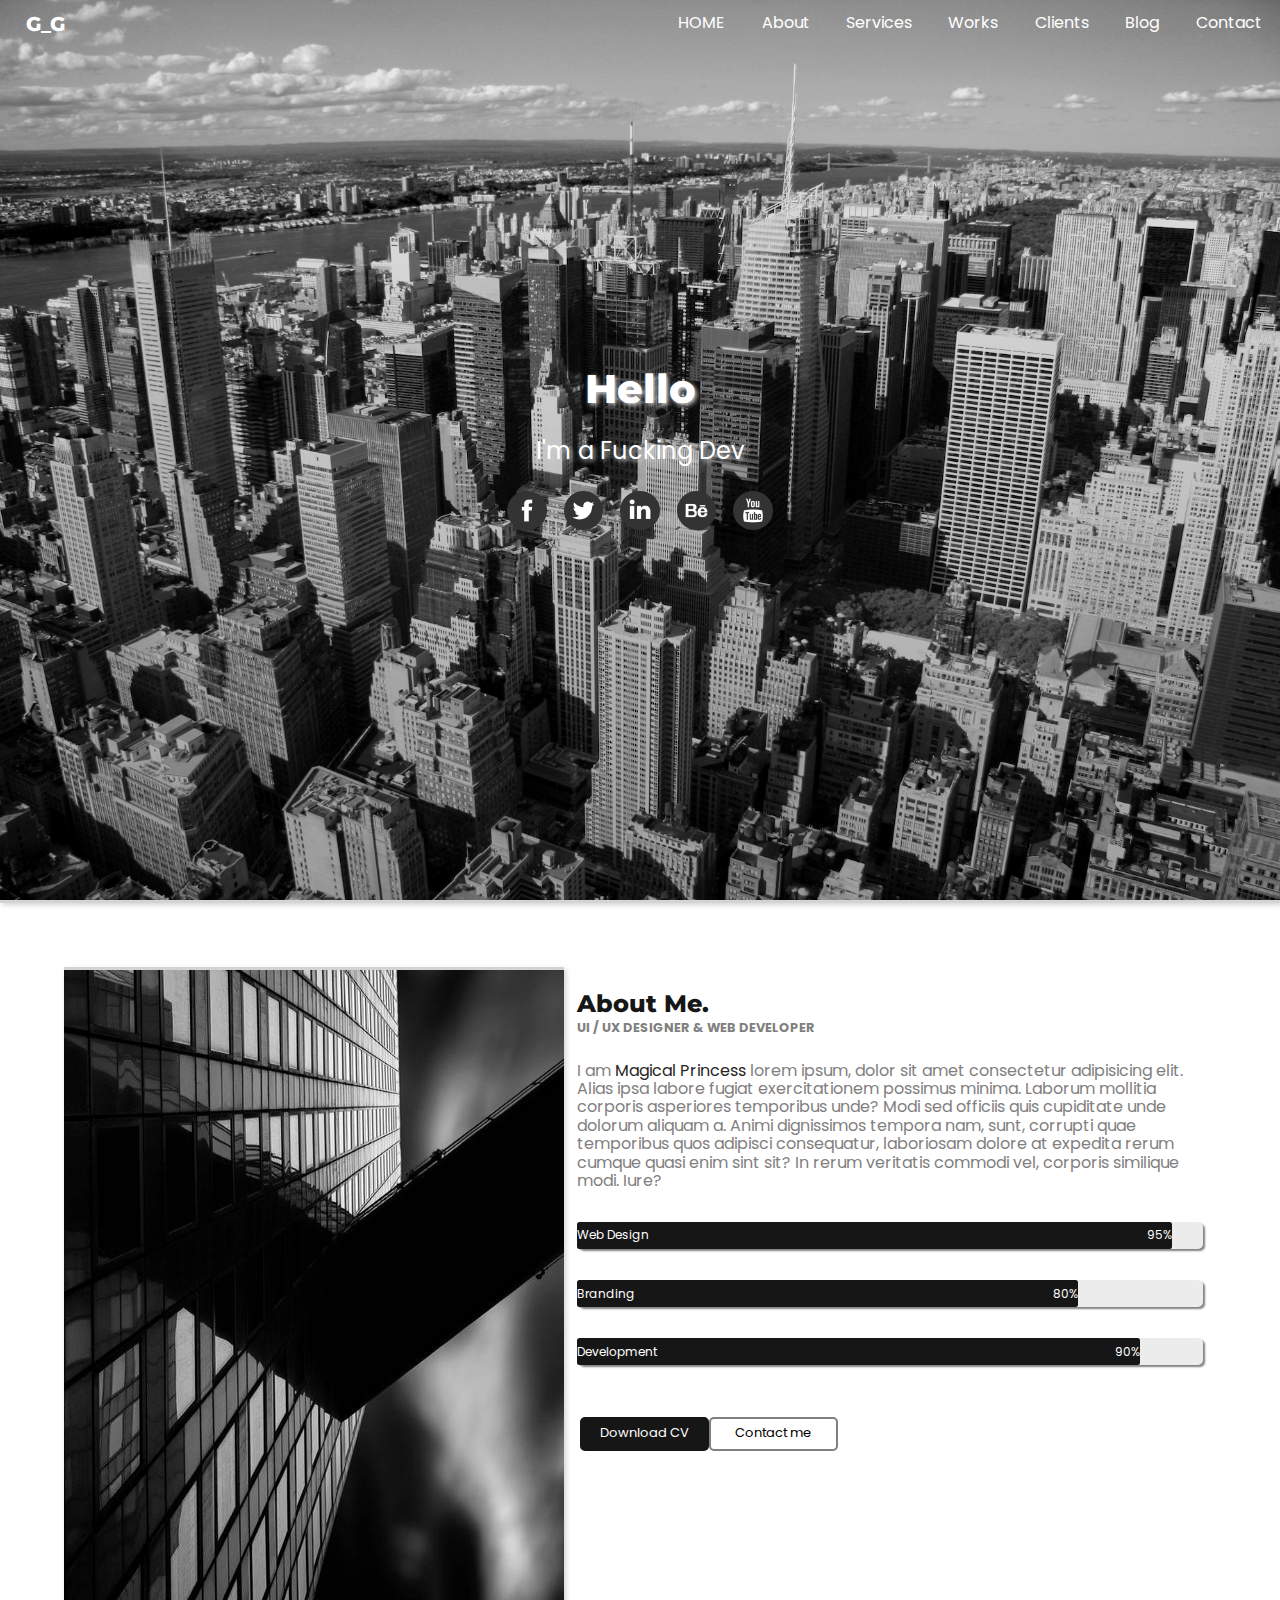
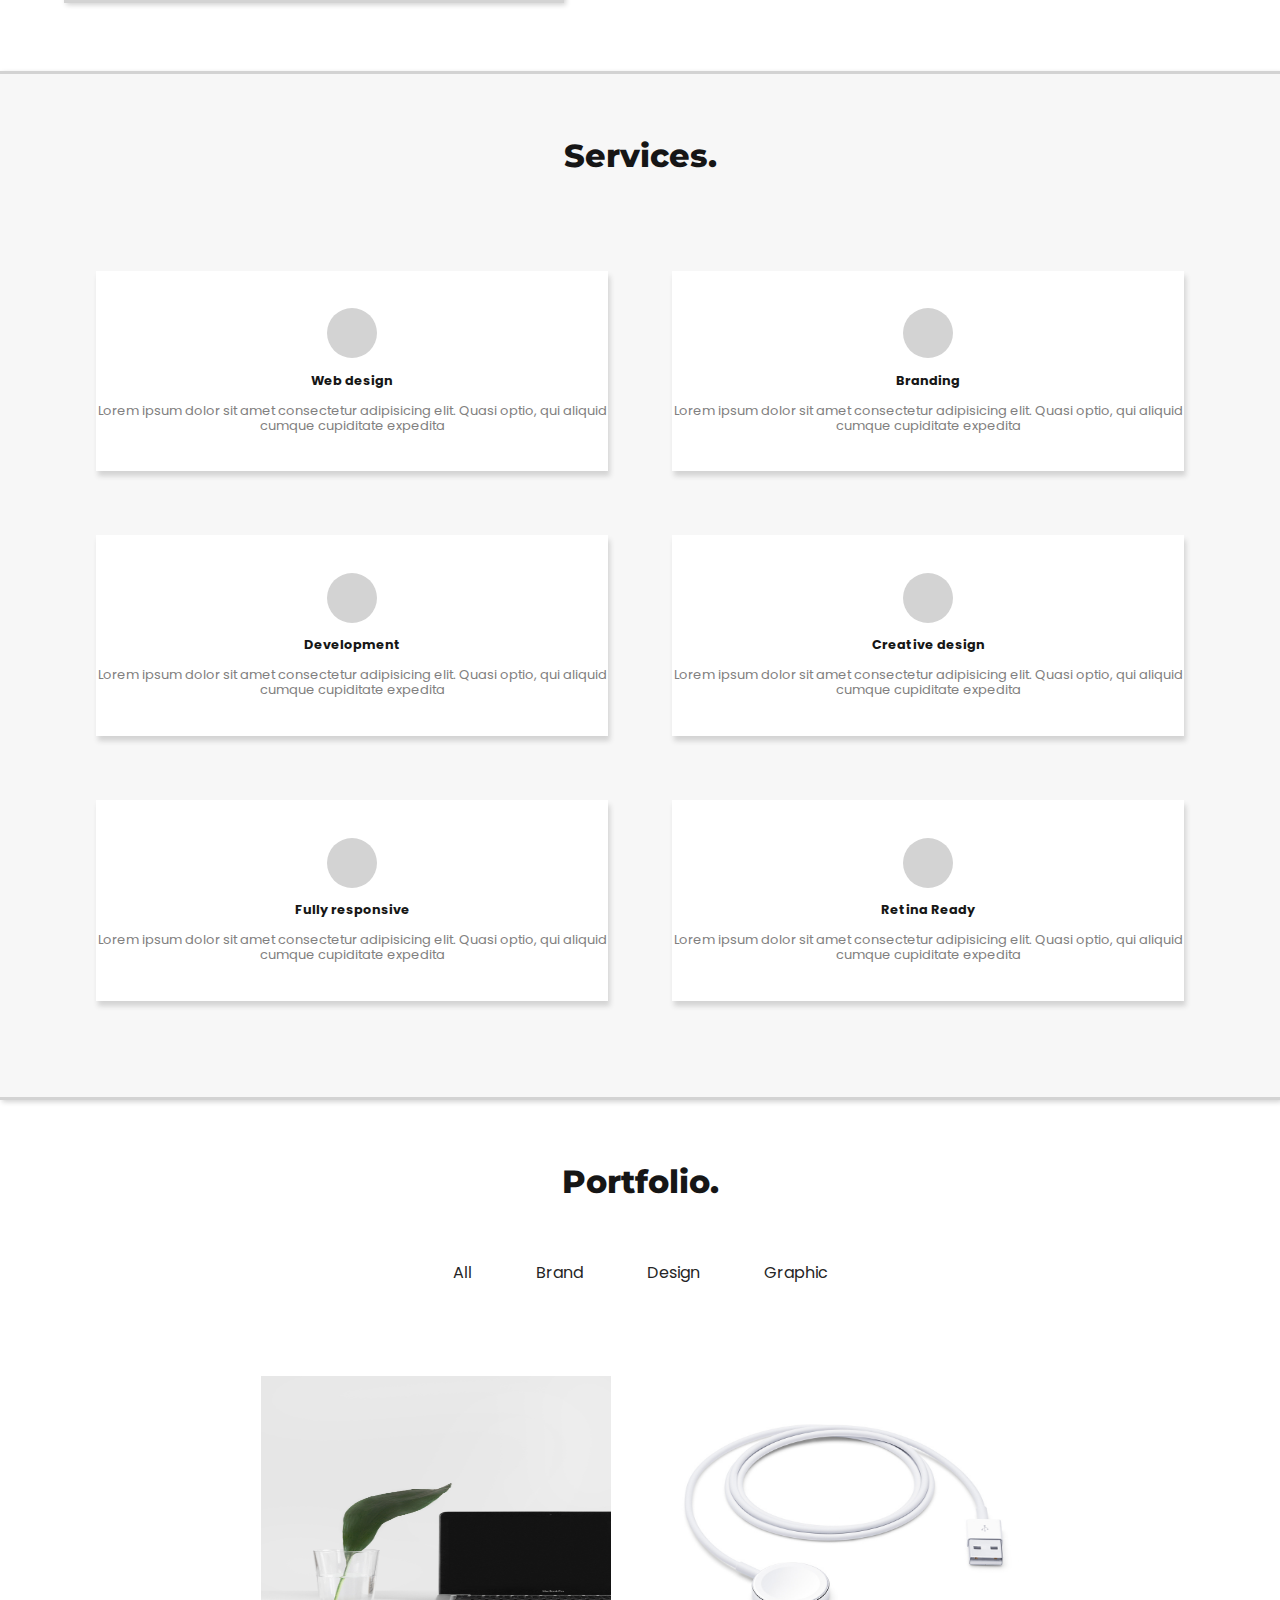
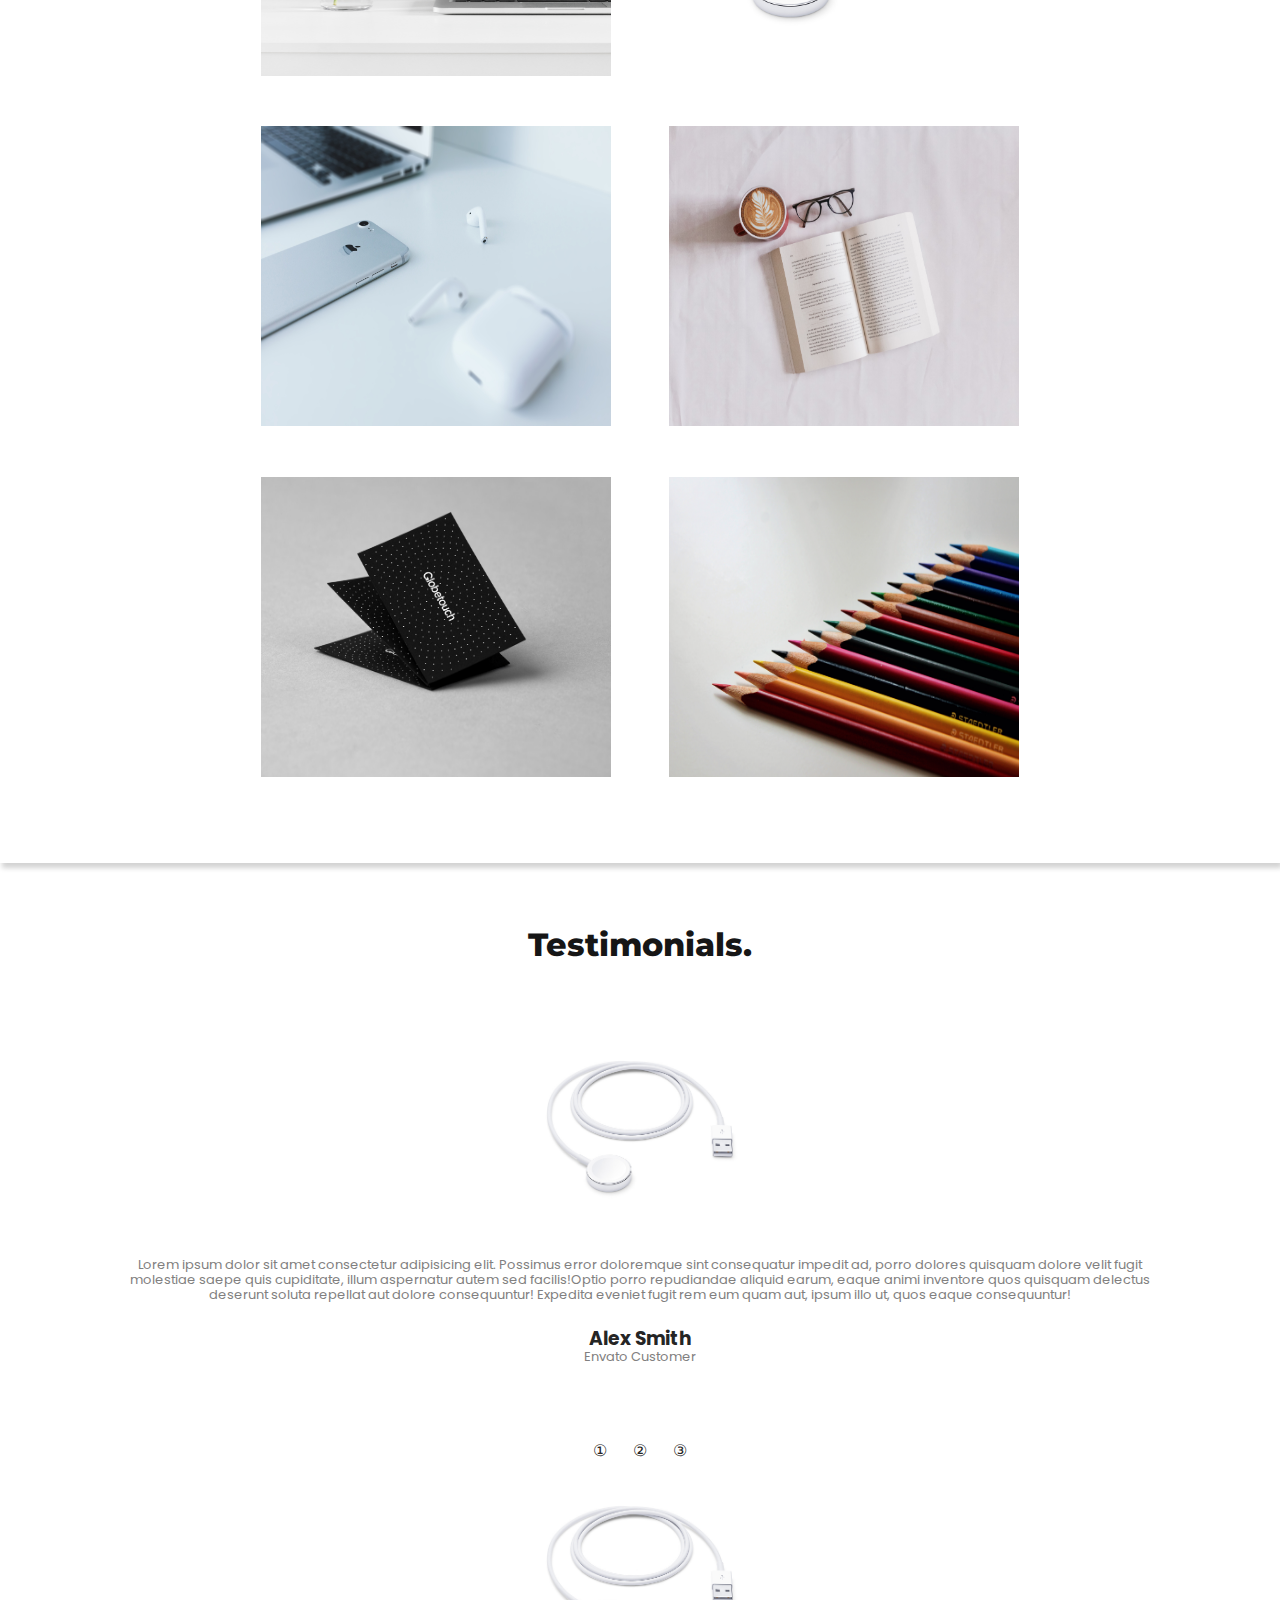
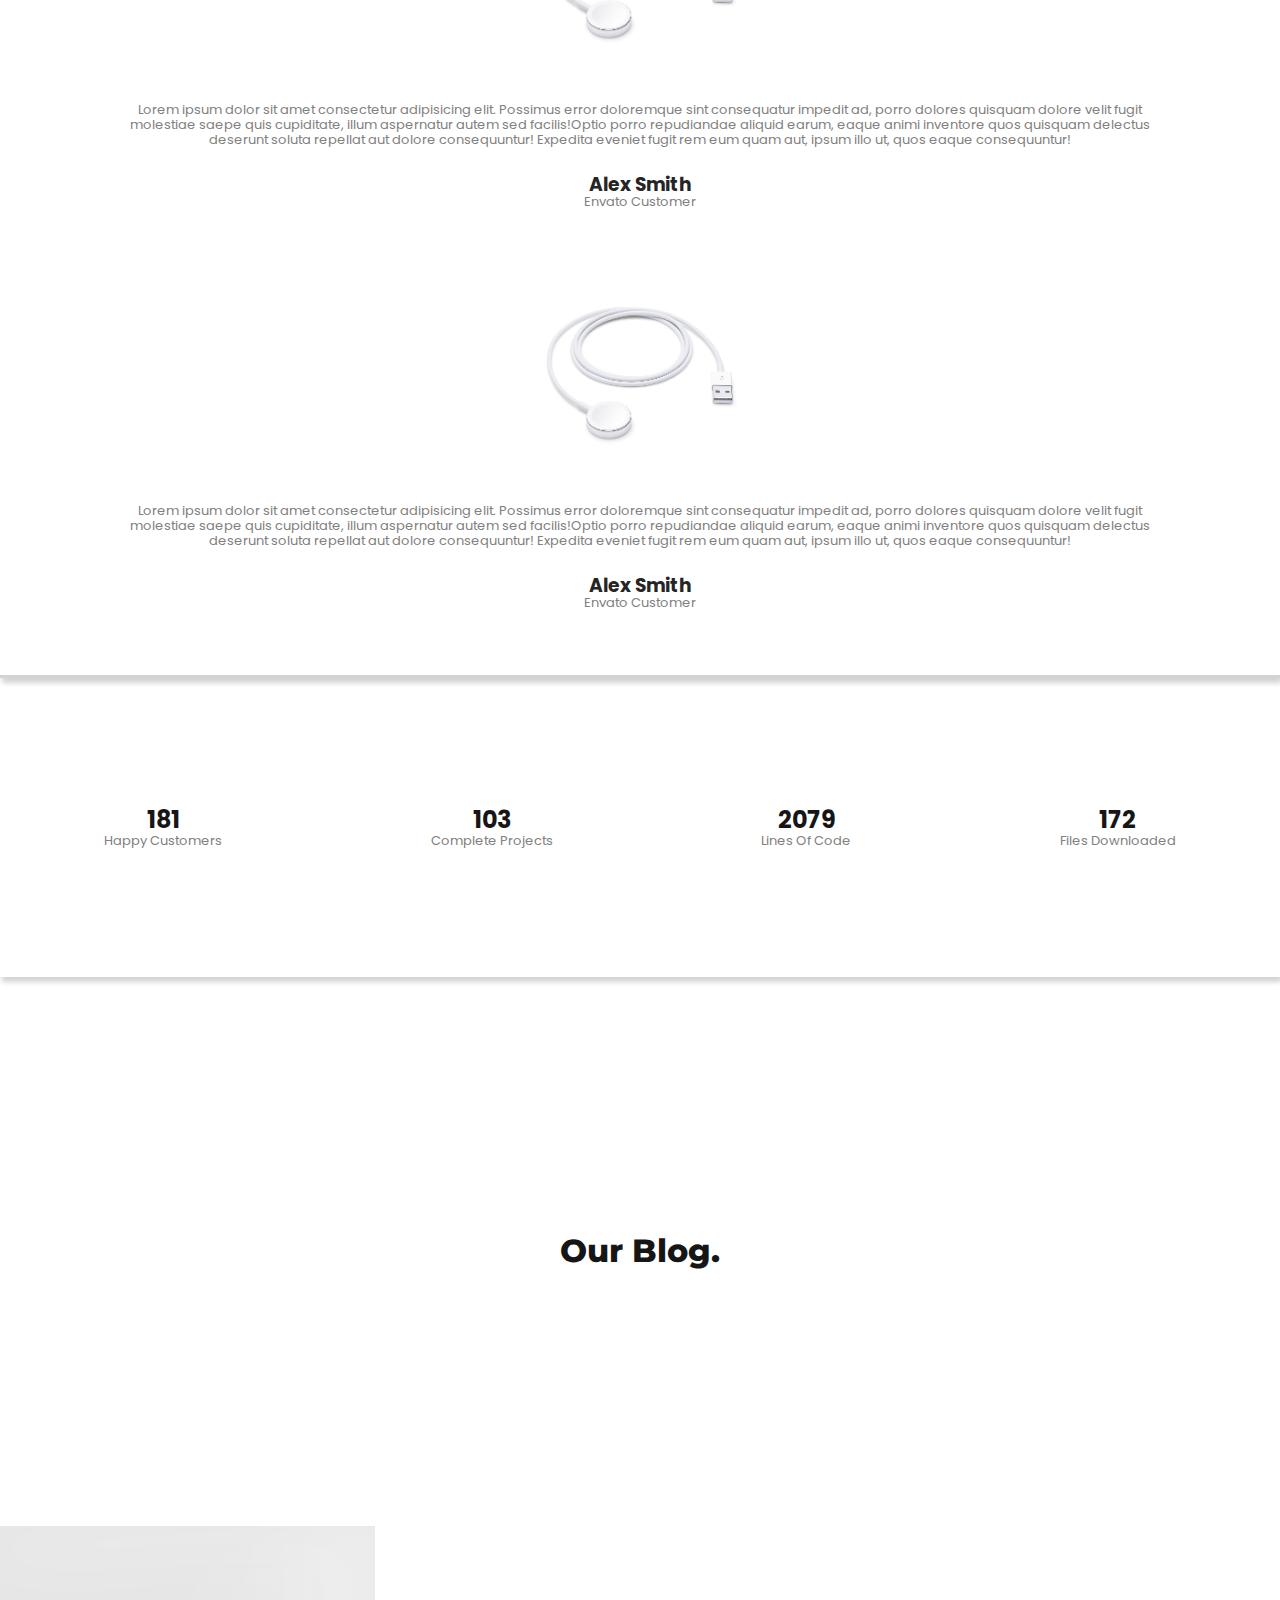
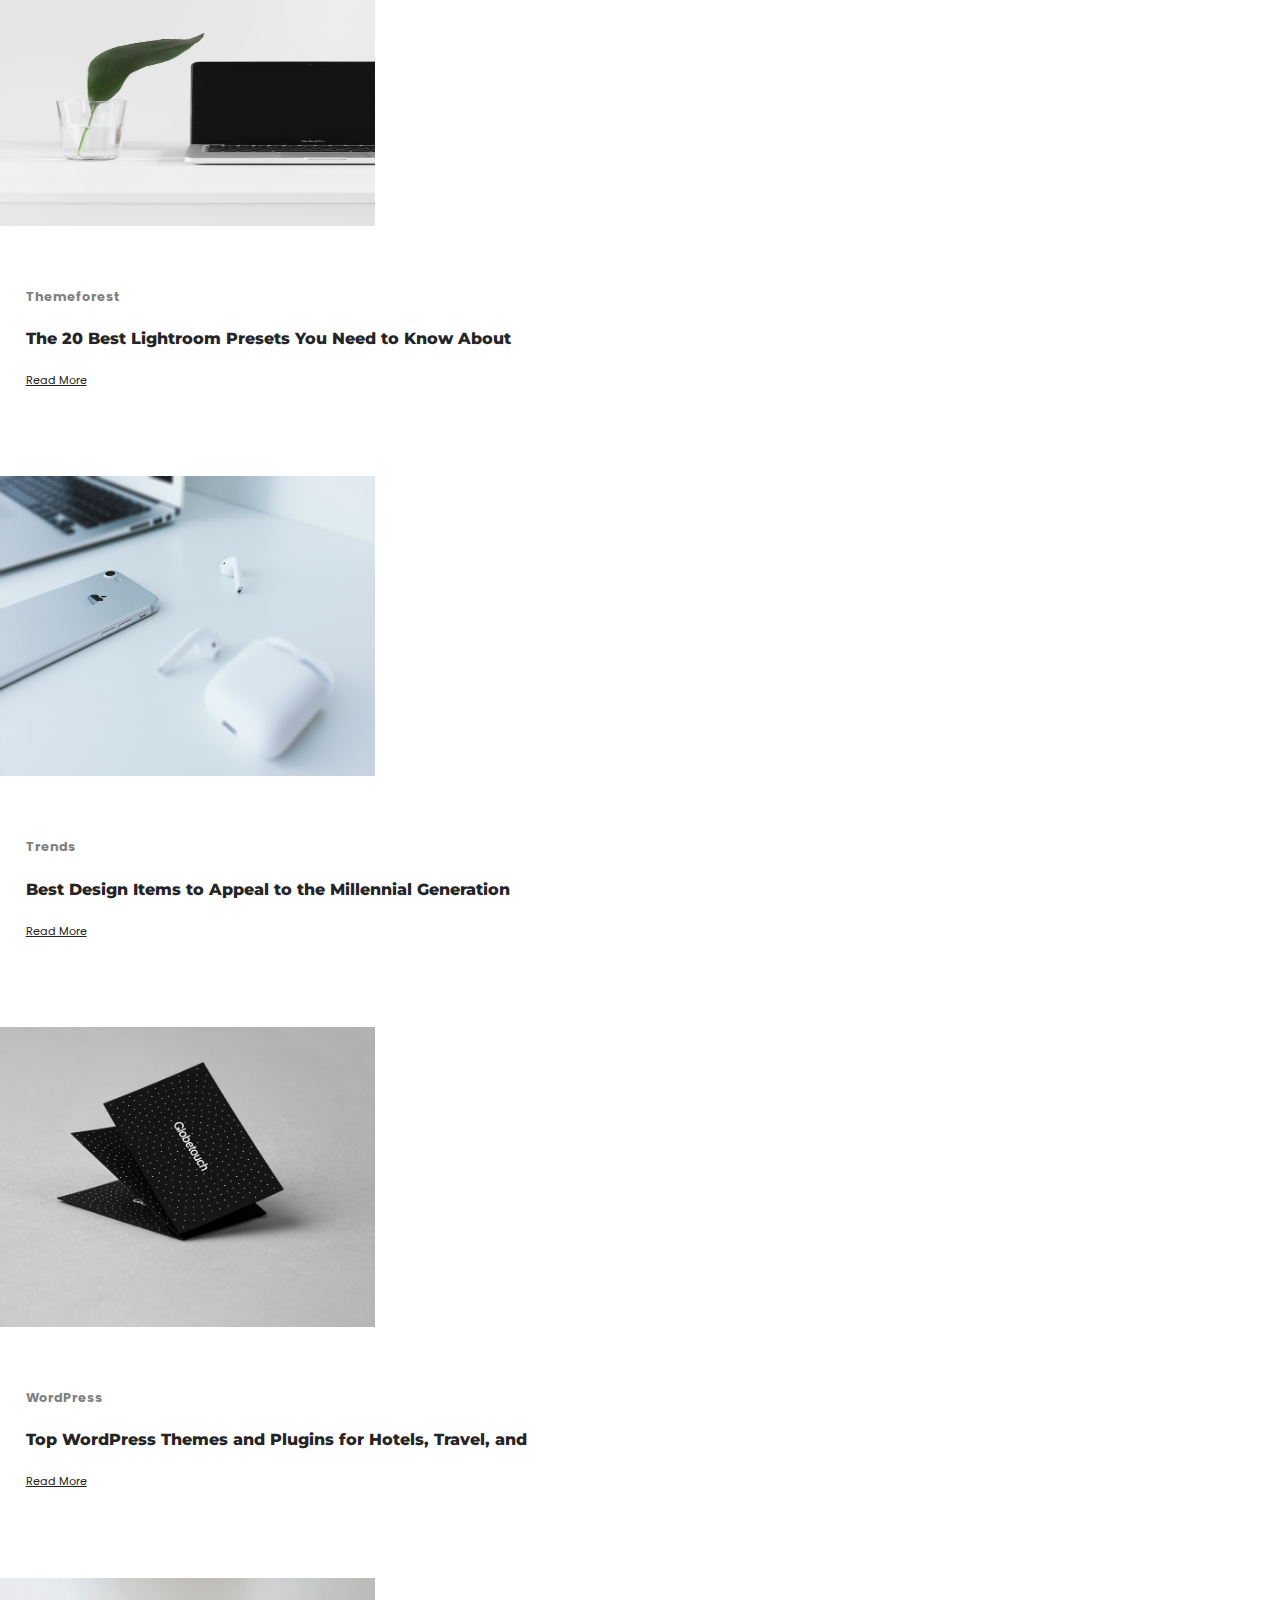
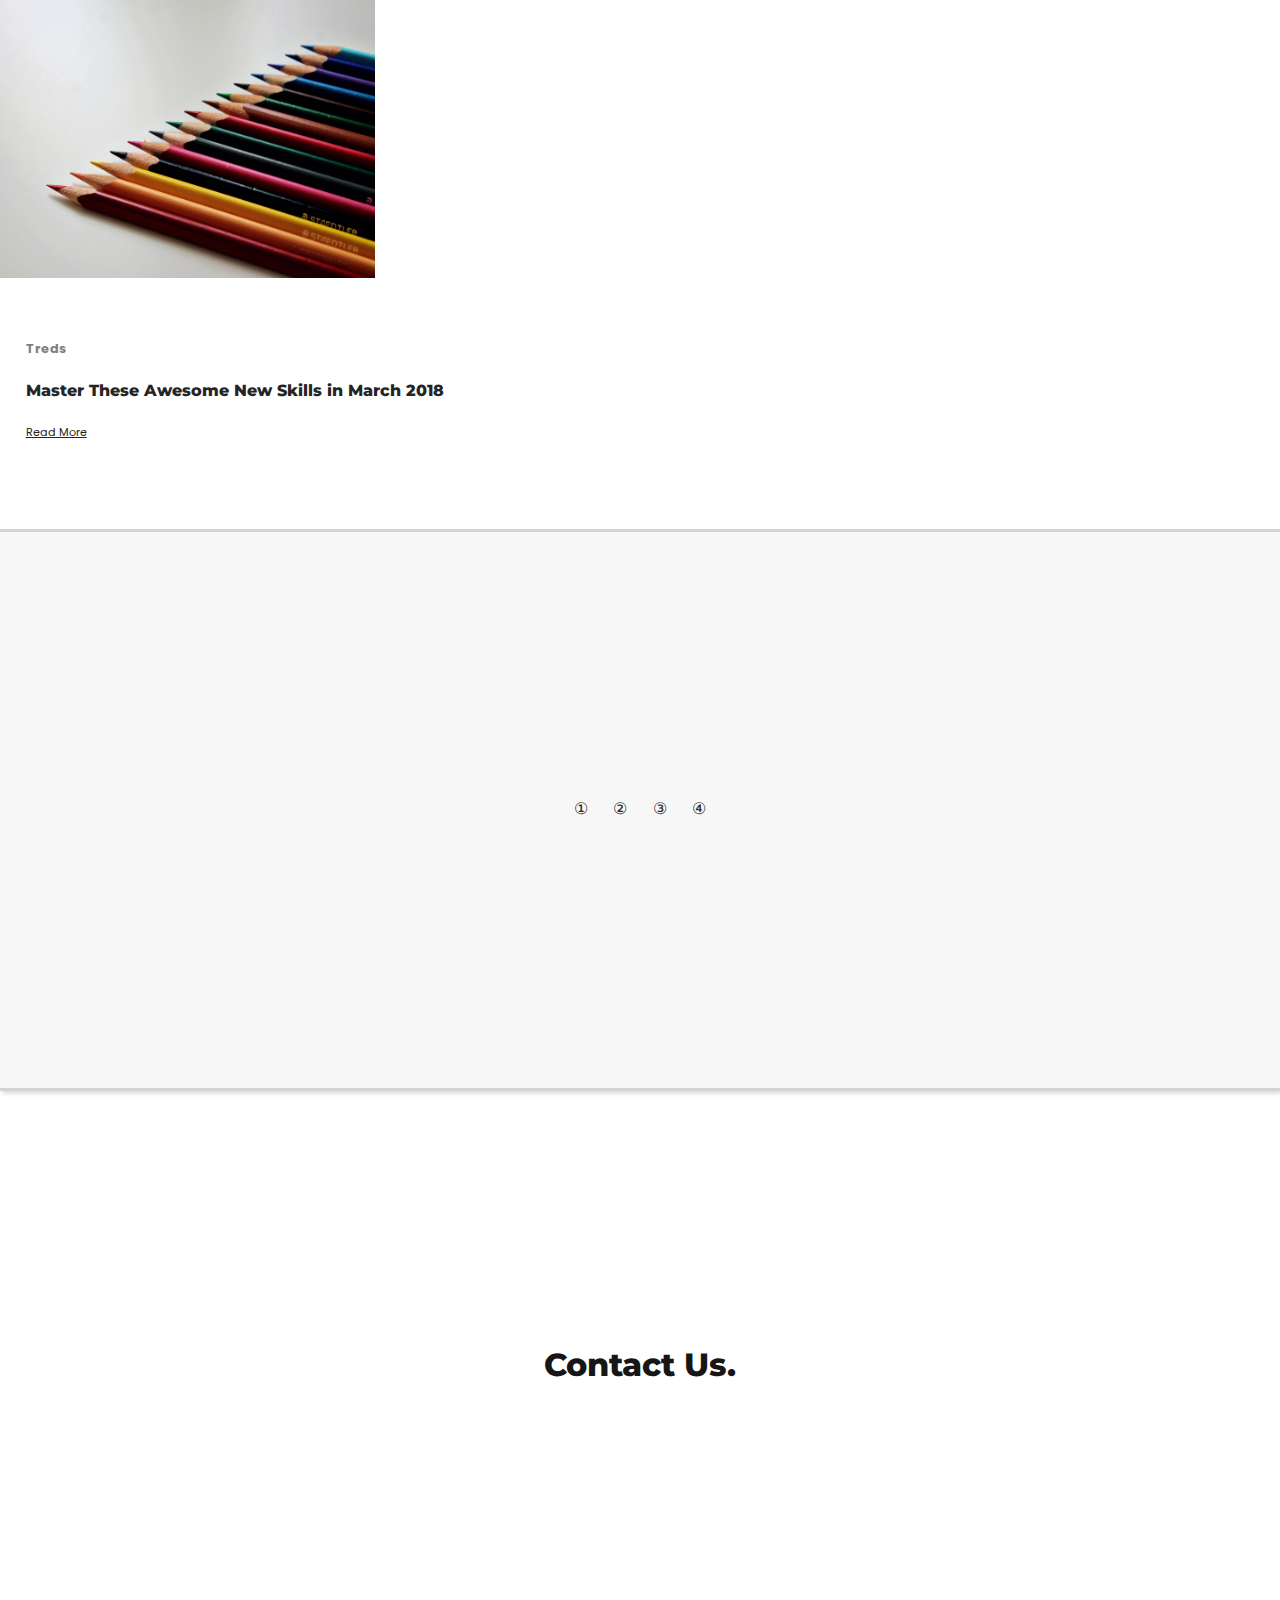
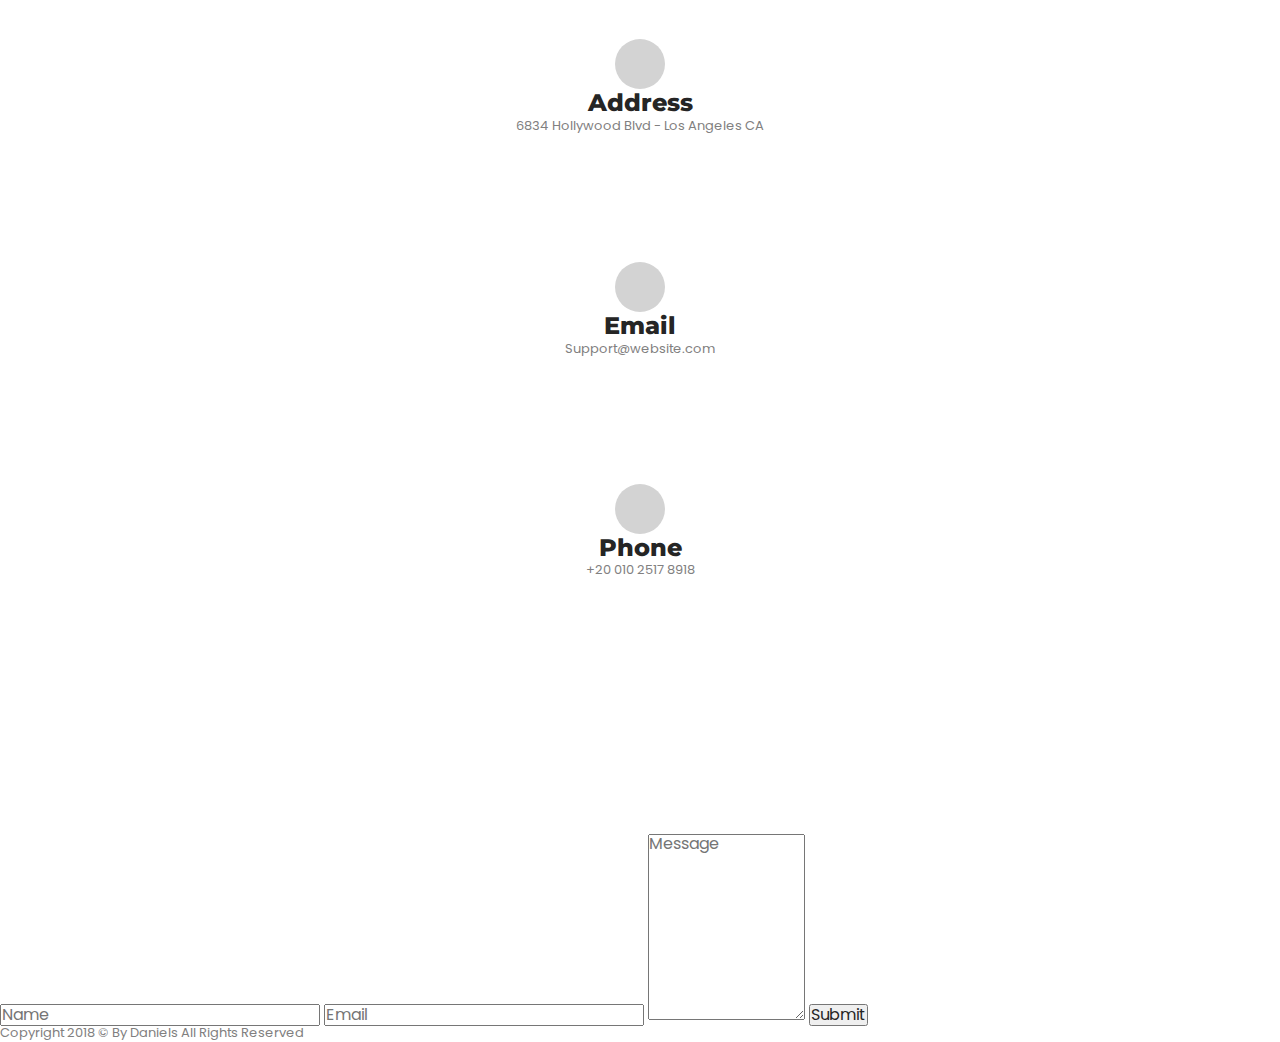
==== site_mobile/index.html @ 8219f7d7 "Ajout de tout les fichiers" ====
<!DOCTYPE html>
<html lang="fr">

<head>
    <meta charset="UTF-8">
    <link rel="stylesheet" href="https://use.fontawesome.com/releases/v5.7.2/css/all.css"
        integrity="sha384-fnmOCqbTlWIlj8LyTjo7mOUStjsKC4pOpQbqyi7RrhN7udi9RwhKkMHpvLbHG9Sr" crossorigin="anonymous">
    <link rel="stylesheet" type="text/css" href="css/normalize.css">
    <link rel="stylesheet" type="text/css" href="css/css_javascript.css">
    <link rel="stylesheet" type="text/css" href="css/style.css">

    <link rel="stylesheet" type="text/css" href="css/media_query.css">
    <link href="https://fonts.googleapis.com/css?family=Montserrat:500,600,700,800,900|Poppins:500,600,700,800,900"
        rel="stylesheet">
    <script src="main.js"></script>
    <title>G_G_mobile</title>
</head>

<body>
    <!-- ========================== HEADER / NAVIGATION DE LA PAGE ==============================-->
    <header id="header_menu">
        <h1 id="titre_header">G_G</h1>
        <i class="fas fa-bars" id="menu_burger" onclick="menu()"></i>
        <nav id="nav_burger">
            <ul id="list_header">
                <li class="li_header"><a id="home" class="liens_header" href="#section_entete">HOME</a></li>
                <li class="li_header"><a id="about" class="liens_header" href="#section_about">About</a></li>
                <li class="li_header"><a id="services" class="liens_header" href="#section_services">Services</a></li>
                <li class="li_header"><a id="works" class="liens_header" href="#section_portfolio">Works</a></li>
                <li class="li_header"><a id="clients" class="liens_header" href="#section_testimonials">Clients</a></li>
                <li class="li_header"><a id="blog" class="liens_header" href="#section_ourblog">Blog</a></li>
                <li class="li_header"><a id="contact" class="liens_header" href="#section_contact">Contact</a></li>
            </ul>
        </nav>

    </header>

    <!-- ========================== SECTION 1 / HOME ==============================-->
    <section id="section_entete">

        <div id="div_section_entete">
            <h2 id="h2_section_entete">Hello</h2>
            <p id="p_section_entete">I'm a Fucking Dev</p>

            <div id="div_liens_reseaux">
                <a href="#"><img class="icones_reseaux" src="img/icones/icon_facebook.png" alt="icône facebook"></a>
                <a href="#"><img class="icones_reseaux" src="img/icones/icon_twitter.png" alt="icône twitter"></a>
                <a href="#"><img class="icones_reseaux" src="img/icones/icon_linked_in.png" alt="icône linked in"></a>
                <a href="#"><img class="icones_reseaux" src="img/icones/icon_behance.png" alt="icône behance"></a>
                <a href="#"><img class="icones_reseaux" src="img/icones/icon_youtube.png" alt="icône youtube"></a>
            </div>
        </div>
    </section>


    <!-- ============================== SECTION 2 / ABOUT ME ==============================-->
    <section id="section_about">
        <p><img id="img_section_about" src="img/img_aboutme/img_aboutme3_mini.png" alt="Pont entre des building"></p>
        <div id="div_section_about">
            <h2 id="titre_section_about">About Me.</h2>
            <h3 id="sous_titre_section_about">UI / UX DESIGNER &amp; WEB DEVELOPER</h3>
            <p id="p_about">I am <span>Magical Princess</span> lorem ipsum, dolor sit amet consectetur adipisicing elit.
                Alias
                ipsa
                labore
                fugiat exercitationem possimus
                minima. Laborum mollitia corporis asperiores temporibus unde? Modi sed officiis quis cupiditate unde
                dolorum aliquam a.
                Animi dignissimos tempora nam, sunt, corrupti quae temporibus quos adipisci consequatur, laboriosam
                dolore
                at expedita rerum cumque quasi enim sint sit? In rerum veritatis commodi vel, corporis similique modi.
                Iure?</p>

            <!-- BARRE DE PROGRESSION -->
            <div id="div_barre_de_progression">
                <div class="barre_container">
                    <div id="barre_fond_web" class="barre_fond">
                        <p class="p_barre">Web Design</p>
                        <p class="p_barre">95%</p>
                    </div>
                </div>
                <div class="barre_container barre_container2">
                    <div id="barre_fond_branding" class="barre_fond">
                        <p class="p_barre">Branding</p>
                        <p class="p_barre">80%</p>
                    </div>
                </div>

                <div class="barre_container">
                    <div id="barre_fond_dev" class="barre_fond">
                        <p class="p_barre">Development</p>
                        <p class="p_barre">90%</p>
                    </div>
                </div>

            </div>

            <div id="div_bouton_about">
                <a href="#">
                    <div id="bouton_cv">
                        <p class="p_bouton">Download CV</p>
                    </div>
                </a>
                <a href="mailto:j.dore@it-students.fr">
                    <div id="bouton_contact">
                        <p class="p_bouton p_bouton_color">Contact me</p>
                    </div>
                </a>
            </div>
        </div>
    </section>


    <!-- ============================== SECTION 3 / SERVICES ==============================-->
    <section id="section_services">
        <h2 id="titre_services">Services.</h2>

        <div id="container_services">

            <div class="div_services">

                <div class="cercle_service">
                    <i class="fas fa-laptop font_cercle_service"></i>
                </div>

                <h3 class="sous_titre_services">Web design</h3>
                <p class="p_services">Lorem ipsum dolor sit amet consectetur adipisicing elit. Quasi optio, qui aliquid
                    cumque cupiditate
                    expedita</p>
            </div>

            <div class="div_services">

                <div class="cercle_service">
                    <i class="fas fa-bullhorn font_cercle_service"></i>
                </div>

                <h3 class="sous_titre_services">Branding</h3>
                <p class="p_services">Lorem ipsum dolor sit amet consectetur adipisicing elit. Quasi optio, qui aliquid
                    cumque cupiditate
                    expedita</p>
            </div>

            <div class="div_services">

                <div class="cercle_service">
                    <i class="fas fa-umbrella font_cercle_service"></i>
                </div>

                <h3 class="sous_titre_services">Development</h3>
                <p class="p_services">Lorem ipsum dolor sit amet consectetur adipisicing elit. Quasi optio, qui aliquid
                    cumque cupiditate
                    expedita</p>
            </div>

            <div class="div_services">

                <div class="cercle_service">
                    <i class="fas fa-gem font_cercle_service"></i>
                </div>

                <h3 class="sous_titre_services">Creative design</h3>
                <p class="p_services">Lorem ipsum dolor sit amet consectetur adipisicing elit. Quasi optio, qui aliquid
                    cumque cupiditate
                    expedita</p>
            </div>

            <div class="div_services">

                <div class="cercle_service">
                    <i class="fas fa-desktop font_cercle_service"></i>
                </div>

                <h3 class="sous_titre_services">Fully responsive</h3>
                <p class="p_services">Lorem ipsum dolor sit amet consectetur adipisicing elit. Quasi optio, qui aliquid
                    cumque cupiditate
                    expedita</p>
            </div>

            <div class="div_services">

                <div class="cercle_service">
                    <i class="fas fa-camera font_cercle_service"></i>
                </div>

                <h3 class="sous_titre_services">Retina Ready</h3>
                <p class="p_services">Lorem ipsum dolor sit amet consectetur adipisicing elit. Quasi optio, qui aliquid
                    cumque cupiditate
                    expedita</p>
            </div>
        </div>
    </section>



    <!-- ============================== SECTION 4 / PORTFOLIO ============================== -->
    <section id="section_portfolio">
        <h2 id="titre_portfolio">Portfolio.</h2>
        <nav id="nav_portfolio">
            <ul id="list_portfolio">

                <li class="li_portfolio"><a href="#">All</a></li>
                <li class="li_portfolio"><a href="#">Brand</a></li>
                <li class="li_portfolio"><a href="#">Design</a></li>
                <li class="li_portfolio"><a href="#">Graphic</a></li>
            </ul>
        </nav>
        <div id="div_img_portfolio">

            <div class="container_img_portfolio">
                <div class="img_hover_portfolio">
                    <h3 class="h3_img_hover_portfolio">WEB DESIGN</h3>

                    <div class="div_cercle_portfolio">
                        <div class="cercle_portfolio">
                            <i class="fas fa-link fond_cercle_portfolio"></i>
                        </div>
                        <div class="cercle_portfolio">
                            <i class="fas fa-search-plus fond_cercle_portfolio"></i>
                        </div>
                    </div>

                </div>
                <img class="img_portfolio" src="img/img_portfolio/img_portfolio_macbook.jpg" alt="MacBook">
            </div>

            <div class="container_img_portfolio">
                <div class="img_hover_portfolio">
                    <h3 class="h3_img_hover_portfolio">WEB DESIGN</h3>

                    <div class="div_cercle_portfolio">
                        <div class="cercle_portfolio">
                            <i class="fas fa-link fond_cercle_portfolio"></i>
                        </div>
                        <div class="cercle_portfolio">
                            <i class="fas fa-search-plus fond_cercle_portfolio"></i>
                        </div>
                    </div>

                </div>
                <img class="img_portfolio" src="img/img_portfolio/img_portfolio_induction.jpg"
                    alt="Chargeur induction Iphone">
            </div>

            <div class="container_img_portfolio">
                <div class="img_hover_portfolio">
                    <h3 class="h3_img_hover_portfolio">WEB DESIGN</h3>

                    <div class="div_cercle_portfolio">
                        <div class="cercle_portfolio">
                            <i class="fas fa-link fond_cercle_portfolio"></i>
                        </div>
                        <div class="cercle_portfolio">
                            <i class="fas fa-search-plus fond_cercle_portfolio"></i>
                        </div>
                    </div>

                </div>
                <img class="img_portfolio" src="img/img_portfolio/img_portfolio_iphone.jpg" alt="Iphone et Airpod">
            </div>

            <div class="container_img_portfolio">
                <div class="img_hover_portfolio">
                    <h3 class="h3_img_hover_portfolio">WEB DESIGN</h3>

                    <div class="div_cercle_portfolio">
                        <div class="cercle_portfolio">
                            <i class="fas fa-link fond_cercle_portfolio"></i>
                        </div>
                        <div class="cercle_portfolio">
                            <i class="fas fa-search-plus fond_cercle_portfolio"></i>
                        </div>
                    </div>

                </div>
                <img class="img_portfolio" src="img/img_portfolio/img_portfolio_livre.jpg" alt="Photo d'un livre">
            </div>

            <div class="container_img_portfolio">
                <div class="img_hover_portfolio">
                    <h3 class="h3_img_hover_portfolio">WEB DESIGN</h3>

                    <div class="div_cercle_portfolio">
                        <div class="cercle_portfolio">
                            <i class="fas fa-link fond_cercle_portfolio"></i>
                        </div>
                        <div class="cercle_portfolio">
                            <i class="fas fa-search-plus fond_cercle_portfolio"></i>
                        </div>
                    </div>

                </div>
                <img class="img_portfolio" src="img/img_portfolio/img_portfolio_globetouch.jpg"
                    alt="Photo du dépliant globetouch">
            </div>

            <div class="container_img_portfolio">
                <div class="img_hover_portfolio">
                    <h3 class="h3_img_hover_portfolio">WEB DESIGN</h3>

                    <div class="div_cercle_portfolio">
                        <div class="cercle_portfolio">
                            <i class="fas fa-link fond_cercle_portfolio"></i>
                        </div>
                        <div class="cercle_portfolio">
                            <i class="fas fa-search-plus fond_cercle_portfolio"></i>
                        </div>
                    </div>

                </div>
                <img class="img_portfolio" src="img/img_portfolio/img_portfolio_crayons.jpg" alt="Crayons de couleurs">
            </div>
        </div>
    </section>


    <!-- ============================== SECTION 5 / TESTIMONIAL ==============================-->
    <section id="section_testimonials">
        <h2 id="titre_testimonials">Testimonials.</h2>

        <div class="div_testimonials">
            <img class="img_testimonials" src="img/icones/img_induction.jpg" alt="Chargeur Iphone">
            <p class="p_testimonials">Lorem ipsum dolor sit amet consectetur adipisicing elit. Possimus error
                doloremque sint consequatur
                impedit ad, porro dolores quisquam dolore velit fugit molestiae saepe quis cupiditate, illum aspernatur
                autem sed facilis!Optio porro repudiandae aliquid earum, eaque animi inventore quos quisquam delectus
                deserunt soluta repellat aut dolore consequuntur! Expedita eveniet fugit rem eum quam aut, ipsum illo
                ut, quos eaque consequuntur!</p>
            <h3>Alex Smith</h3>
            <p>Envato Customer</p>
        </div>

        <div id="div_puces_testimonials">
            <ul id="ul_puces_testimonials">
                <li class="li_puces_testimonials"><a href="#">①</a></li>
                <li class="li_puces_testimonials"><a href="#">②</a></li>
                <li class="li_puces_testimonials"><a href="#">③</a></li>
            </ul>
        </div>

        <div class="div_testimonials">
            <img class="img_testimonials" src="img/icones/img_induction.jpg" alt="Chargeur Iphone">
            <p class="p_testimonials">Lorem ipsum dolor sit amet consectetur adipisicing elit. Possimus error
                doloremque sint consequatur
                impedit ad, porro dolores quisquam dolore velit fugit molestiae saepe quis cupiditate, illum aspernatur
                autem sed facilis!Optio porro repudiandae aliquid earum, eaque animi inventore quos quisquam delectus
                deserunt soluta repellat aut dolore consequuntur! Expedita eveniet fugit rem eum quam aut, ipsum illo
                ut, quos eaque consequuntur!</p>
            <h3>Alex Smith</h3>
            <p>Envato Customer</p>
        </div>

        <div class="div_testimonials">
            <img class="img_testimonials" src="img/icones/img_induction.jpg" alt="Chargeur Iphone">
            <p class="p_testimonials">Lorem ipsum dolor sit amet consectetur adipisicing elit. Possimus error
                doloremque sint consequatur
                impedit ad, porro dolores quisquam dolore velit fugit molestiae saepe quis cupiditate, illum aspernatur
                autem sed facilis!Optio porro repudiandae aliquid earum, eaque animi inventore quos quisquam delectus
                deserunt soluta repellat aut dolore consequuntur! Expedita eveniet fugit rem eum quam aut, ipsum illo
                ut, quos eaque consequuntur!</p>
            <h3>Alex Smith</h3>
            <p>Envato Customer</p>
        </div>
    </section>


    <!--============================== SECTION 6 / INFO  ==============================-->
    <section id="section_info">

        <div class="section_info">
            <i class="fas fas2 fa-users"></i>
            <p class="chiffre_info">181</p>
            <p>Happy Customers</p>
        </div>

        <div class="section_info">
            <i class="fas fas2 fa-thumbs-up"></i>
            <p class="chiffre_info">103</p>
            <p>Complete Projects</p>
        </div>

        <div class="section_info">
            <i class="fas fas2 fa-bullhorn"></i>
            <p class="chiffre_info">2079</p>
            <p>Lines Of Code</p>
        </div>

        <div class="section_info">
            <i class="fas fas2 fa-cloud-download-alt"></i>
            <p class="chiffre_info">172</p>
            <p>Files Downloaded</p>
        </div>
    </section>



    <!-- ============================== SECTION 7 / OUR BLOG ==============================-->
    <section id="section_ourblog">
        <h2 id="titre_ourblog">Our Blog.</h2>

        <div class="div_ourblog">
            <img class="img_ourblog" src="img/img_portfolio/img_portfolio_macbook.jpg" alt="MacBook">
            <h3 class="sous_titre_div_ourblog">Themeforest</h3>
            <h2 class="titre_div_ourblog">The 20 Best Lightroom Presets You Need to Know About</h2>
            <a class="liens_div_ourblog" href="#">Read More</a>
        </div>

        <div class="div_ourblog">
            <img class="img_ourblog" src="img/img_portfolio/img_portfolio_iphone.jpg" alt="Iphone et Airpod">
            <h3 class="sous_titre_div_ourblog">Trends</h3>
            <h2 class="titre_div_ourblog">Best Design Items to Appeal to the Millennial Generation</h2>
            <a class="liens_div_ourblog" href="#">Read More</a>
        </div>

        <div class="div_ourblog">
            <img class="img_ourblog" src="img/img_portfolio/img_portfolio_globetouch.jpg"
                alt="Photo du dépliant globetouch">
            <h3 class="sous_titre_div_ourblog">WordPress</h3>
            <h2 class="titre_div_ourblog">Top WordPress Themes and Plugins for Hotels, Travel, and</h2>
            <a class="liens_div_ourblog" href="#">Read More</a>
        </div>

        <div class="div_ourblog">
            <img class="img_ourblog" src="img/img_portfolio/img_portfolio_crayons.jpg" alt="Crayons de couleurs">
            <h3 class="sous_titre_div_ourblog">Treds</h3>
            <h2 class="titre_div_ourblog">Master These Awesome New Skills in March 2018</h2>
            <a class="liens_div_ourblog" href="#">Read More</a>
        </div>

        <div id="puces_ourblog">
            <ul id="ul_puces_ourblog">
                <li class="li_puces_ourblog"><a href="#">①</a></li>
                <li class="li_puces_ourblog"><a href="#">②</a></li>
                <li class="li_puces_ourblog"><a href="#">③</a></li>
                <li class="li_puces_ourblog"><a href="#">④</a></li>
            </ul>
        </div>
    </section>
    <!-- ============================== SECTION 8 / CONTACT US ==============================-->
    <section id="section_contact">
        <h2 id="titre_contact">Contact Us.</h2>

        <div id="contact_me">
            <div class="div_contact">
                <div class="cercle_contact">
                    <i class="fas fa-location-arrow font_cercle_contact"></i>
                </div>
                <h2>Address</h2>
                <p class="p_contact">6834 Hollywood Blvd - Los Angeles CA</p>
            </div>

            <div class="div_contact">
                <div class="cercle_contact">
                    <i class="fas fa-envelope font_cercle_contact"></i>
                </div>
                <h2>Email</h2>
                <p class="p_contact">Support@website.com</p>
            </div>

            <div class="div_contact">
                <div class="cercle_contact">
                    <i class="fas fa-phone font_cercle_contact"></i>
                </div>
                <h2>Phone</h2>
                <p class="p_contact">+20 010 2517 8918</p>
            </div>
        </div>

        <div id="formulaire_contact">
            <form action="#">
                <input type="text" id="name" placeholder="Name">
                <input type="email" id="email" placeholder="Email">
                <textarea name="message" id="message" cols="10" rows="10" placeholder="Message"></textarea>
                <input type="submit" id="bouton_submit" value="Submit">
            </form>
        </div>
    </section>


    <!-- ============================== FOOTER DE LA PAGE ==============================-->
    <footer>
        <p>Copyright 2018 &copy; By Daniels All Rights Reserved</p>
    </footer>
</body>
</html>
---- site_mobile/css/css_javascript.css ----
/* _______________________________________JAVASCRIPT */

.header {
    position: fixed;
    height: 3%;
    background-color: rgba(255, 255, 255, 0.945);
    box-shadow: 2px 2px 2px lightgrey;
    transition: 0.4s;
    z-index: 999;
}


.underline{
    text-decoration: underline;
}

.no_underline{
    text-decoration: none;
}
---- site_mobile/css/style.css ----
/* RESET DE LA PAGE */

* {
    color: rgb(37, 37, 37);
    margin: 0;
    scroll-behavior: smooth;
    font-family: 'Poppins', sans-serif;
}

h1, h2 {
    font-family: 'Montserrat', sans-serif;
    font-weight: 800;
}

p {
    color: rgb(129, 128, 128);
    font-size: 13px;
}

a {
    text-decoration: none;
}

li {
    list-style-type: none;
}

/* FONT-AWESOME */

.fas {
    font-size: 18px;
}

/*&&&&&&&&&&&&&&&&&&&&&&&&&&&&&&&&&&&&&&&&&&&   HEADER */

header {
    width: 100vw;
    padding-top: 2.5%;
    padding-bottom: 2.5%;
    position: absolute;
    display: flex;
    flex-direction: row;
    justify-content: space-between;
}

/* -------------TITRE */

#titre_header {
    font-size: 1.0em;
    color: white;
    margin: 0;
    padding-left: 2%;
}

/* ------------MENU BURGER */
#menu_burger{
    position: relative;
    left: 82%;
    /*bottom: 37.5%;
    
    width: 100%; */
}

#nav_burger{
    width: 100%;
    height: 100%;
    margin-right: 10%;
    background-color: rgba(255, 255, 255, 0.753);
    display: flex;
    flex-direction: column;
    align-items: center;
    justify-content: center;
    visibility: hidden;
}

/* ----------NAVIGATION */

#list_header {
    padding-top: 1%;
    padding-left: 0;
    height: 100%;
}

.li_header {
    font-size: 0.8em;
    padding-top: 20%;
    padding-bottom: 20%;
}

.liens_header {
    color: rgb(22, 22, 22);
    
}

/* &&&&&&&&&&&&&&&&&&&&&&&&&&&&&&&&&&&&&&&&&&&&  SECTION 1 / HOME */

#section_entete {
    background-image: linear-gradient(rgba(0, 0, 0, 0.068), rgba(0, 0, 0, 0.384)), url('../img/fond_section1.jpg');
    background-size: cover;
    background-position: center;
    height: 100vh;
    display: flex;
    flex-direction: row;
    justify-content: center;
    align-items: center;
    border-bottom: 3px solid lightgrey;
    box-shadow: 2px 2px 5px lightgrey;
}

/* --------CENTRAGE DU HOME, DE LA PHRASE ET DES LIENS DES RéSEAUX SOCIAUX */

#div_section_entete {
    position: absolute;
    width: 100%;
    display: flex;
    flex-direction: column;
    align-items: center;
}

/* ------------TITRE EN-TÊTE */

#h2_section_entete {
    color: white;
    text-shadow: 2px 2px 5px lightgrey;
    font-size: 2.5em;
}

/* ------------P EN-TÊTE */

#p_section_entete {
    margin: 0;
    font-size: 1.5em;
    text-shadow: 2px 2px 5px lightgrey;
    color: white;
}

/*-------- LIENS RESEAUX SOCIAUX */

#div_liens_reseaux {
    text-align: center;
    padding-top: 7%;
}

.icones_reseaux {
    width: 6%;
    padding-left: 1%;
    padding-right: 1%;
}

#h2_section_entete, #p_section_entete, #div_liens_reseaux {
    margin-top: 1%;
    margin-bottom: 1%;
}

/* &&&&&&&&&&&&&&&&&&&&&&&&&&&&&&&&&&&&&&&&&&&&&&  SECTION 2 / ABOUT ME  */

#section_about {
    height: 100%;
    padding-bottom: 5%;
    margin-bottom: 10%;
}

/* -------------IMAGE */

#img_section_about {
    width: 100%;
    height: 630px;
    border-top: 3px solid lightgrey;
    border-bottom: 3px solid lightgrey;
    box-shadow: 2px 2px 5px lightgrey;
}

/* ----------------------DIV PARENT ABOUT ME */

#div_section_about {
    padding-top: 5%;
    display: flex;
    flex-direction: column;
}

/* H2 H3 p / DE LA SECTION ABOUT ME */

#titre_section_about, #sous_titre_section_about, #p_about {
    padding-left: 2%;
}

/* --------------------TITRE ABOUT ME */

#titre_section_about {
    color: rgb(22, 22, 22);
}

/*----------- SOUS-TITRE ABOUT ME "UI/UX DESIGN" */

#sous_titre_section_about {
    color: grey;
    font-size: 0.8em;
    padding-top: 0.5%;
    padding-bottom: 4%;
}

/* ---------------------------P ABOUT ME  */

#p_about {
    color: rgb(129, 128, 128);
    font-size: 13px;
}

/*-------------- DIV PARENT DES BARRES DE PROGRESSION */

#div_barre_de_progression {
    padding-top: 5%;
    padding-left: 2%;
    padding-right: 2%;
}

.barre_container {
    width: 100%;
    height: 25px;
    margin-top: 5%;
    border-radius: 5px;
    box-shadow: 2px 2px 2px rgb(128, 128, 128);
    background-color: rgba(128, 128, 128, 0.151);
}

.barre_fond {
    background-color: rgb(22, 22, 22);
    border-radius: 2.5px;
    height: 25px;
    display: flex;
    flex-direction: row;
    justify-content: space-between;
}

/* ---------------------ANIMATION DES BARRES DE COMPéTENCES */

#barre_fond_web{
    /* animation-duration: 10s;
    animation-iteration-count: infinite;
    animation-name: barre_fond_web; */

    animation: barre_fond_web 10s normal;
}

@keyframes barre_fond_web{
    0% {
        width: 30%;
    }

    100%{
        width: 95%;
    }
}

#barre_fond_web {
    width: 95%;
}

#barre_fond_branding {
    /* animation-duration: 10s;
    animation-iteration-count: infinite;
    animation-name: barre_fond_web; */

    animation: barre_fond_branding 10s normal;
}

@keyframes barre_fond_branding{
    0% {
        width: 30%;
    }

    100%{
        width: 80%;
    }
}

#barre_fond_branding {
    width: 80%;
}

#barre_fond_dev {
    /* animation-duration: 10s;
    animation-iteration-count: infinite;
    animation-name: barre_fond_web; */

    animation: barre_fond_dev 10s normal;
}

@keyframes barre_fond_dev{
    0% {
        width: 30%;
    }

    100%{
        width: 90%;
    }
}

#barre_fond_dev {
    width: 90%;
}

.p_barre {
    display: flex;
    flex-direction: row;
    align-items: center;
    font-size: 12px;
    color: white;
}


/*-------------- DIV PARENT DES BOUTONS SUBMIT */

#div_bouton_about {
    display: flex;
    flex-direction: row;
    width: 98%;
    padding-top: 10%;
    padding-left: 2%;
    padding-bottom: 5%;
}

#bouton_cv {
    width: 125px;
    height: 30px;
    border: 2px solid rgb(22, 22, 22);
    background-color: rgb(22, 22, 22);
    border-radius: 5px;
    margin-left: 2%;
    margin-right: 2%;
}

#bouton_contact {
    width: 125px;
    height: 30px;
    border: 2px solid rgb(129, 128, 128);
    border-radius: 5px;
    margin-left: 2%;
    margin-right: 2%;
}

/* ---------------------P BOUTON */

.p_bouton {
    display: flex;
    flex-direction: row;
    justify-content: center;
    align-items: center;
    height: 100%;
    color: white;
}

.p_bouton_color {
    color: black;
}

/* &&&&&&&&&&&&&&&&&&&&&&&&&&&&&&&&&&&  SECTION 3 / SERVICES */

#section_services {
    padding-bottom: 20%;
    border-bottom: 3px solid lightgrey;
    box-shadow: 2px 2px 5px lightgrey;
    display: flex;
    flex-direction: column;
    background-color: rgba(219, 219, 219, 0.212);
}

/* -----------------TITRE SERVICE */

#titre_services {
    border-top: 3px solid lightgrey;
    text-align: center;
    color: rgb(22, 22, 22);
    font-size: 2em;
    padding-top: 20%;
    padding-bottom: 20%;
}

/* ----------------------DIV PARENT DES SERVICES */

.div_services {
    background-color: white;
    height: 175px;
    display: flex;
    flex-direction: column;
    align-items: center;
    justify-content: center;
    margin: 2.5%;
    padding-bottom: 2%;
    box-shadow: 2px 5px 5px lightgrey;
}

/* ---------------------H3 ET P DE LA SECTION 3 / SERVICES */

.cercle_service {
    width: 50px;
    height: 50px;
    background-color: lightgrey;
    border-radius: 30px;
}

.cercle_service:hover {
    background-color: rgb(22, 22, 22);
    transition: 1s;
}

.font_cercle_service {
    width: 100%;
    height: 100%;
    display: flex;
    flex-direction: row;
    justify-content: center;
    align-items: center;
}

.font_cercle_service:hover {
    color: white;
}

.sous_titre_services {
    color: rgb(22, 22, 22);
    font-size: 0.8em;
    font-weight: 700;
}

.p_services {
    text-align: center;
}

.sous_titre_services, .p_services {
    padding-top: 3%;
}

/* &&&&&&&&&&&&&&&&&&&&&&&&&&&&&&& SECTION 4 / PORTFOLIO */

#section_portfolio {
    padding-bottom: 15%;
    margin-bottom: 10%;
    box-shadow: 2px 5px 5px lightgrey;
}

/* -----------------TITRE PORTFOLIO */

#titre_portfolio {
    text-align: center;
    padding-top: 20%;
    padding-bottom: 20%;
    color: rgb(22, 22, 22);
    font-size: 2em;
}

/* ----------------LISTE PORTFOLIO */

#list_portfolio {
    width: 100%;
    display: flex;
    flex-direction: row;
    justify-content: center;
    padding-left: 0;
    padding-bottom: 10%;
}

.li_portfolio {
    padding-left: 2.5%;
    padding-right: 2.5%;
}

.li_portfolio:hover {
    text-decoration: underline;
}

/* ------------------DIV PARENT DES IMAGES DU PORTFOLIO */

#div_img_portfolio {
    display: flex;
    flex-direction: column;
    align-items: center;
}

.img_portfolio {
    padding-bottom: 5%;
    width: 350px;
    height: 300px;
}

/* ------------------IMAGE DU SURVOLE : HOVER */

.img_hover_portfolio {
    display: flex;
    flex-direction: column;
    justify-content: center;
    align-items: center;
    width: 350px;
    height: 300px;
    position: absolute;
    background-color: white;
    opacity: 0;
}

.img_hover_portfolio:hover {
    opacity: 0.8;
    transition: 0.5s;
}

/* --------------SOUS-TITRE DE LA L'IMAGE DU SURVOLE : HOVER */

.h3_img_hover_portfolio {
    font-size: 1.5em;
    padding-bottom: 1%;
}

/* DIV PARENT DES CERCLES PENDANT LE SURVOLE */

.div_cercle_portfolio {
    display: flex;
    flex-direction: row;
    justify-content: center;
}

.div_cercle_portfolio {
    width: 100%;
}

/* CERCLES PENDANT LE SURVOLE */

.cercle_portfolio {
    width: 30px;
    height: 30px;
    background-color: lightgrey;
    border-radius: 30px;
    background-color: rgb(22, 22, 22);
    margin-left: 1%;
    margin-right: 1%;
}

.fond_cercle_portfolio {
    display: flex;
    flex-direction: row;
    justify-content: center;
    align-items: center;
    color: white;
    width: 100%;
    height: 100%;
}

/* &&&&&&&&&&&&&&&&&&&&&&&&&&&&&&&&&& SECTION 5 / TESTIMONIALS */

#section_testimonials {
    box-shadow: 2px 5px 5px lightgrey;
    border-bottom: 3px solid lightgrey;
    padding-bottom: 10%;
}

/* -----------------TITRE TESTIMONIALS */

#titre_testimonials {
    text-align: center;
    padding-top: 20%;
    padding-bottom: 20%;
    color: rgb(22, 22, 22);
    font-size: 2em;
}

/* ----------------DIV TESTIMONIALS */

.div_testimonials {
    display: flex;
    flex-direction: column;
    align-items: center;
    margin-bottom: 10%;
}

.img_testimonials {
    width: 20%;
}

.p_testimonials {
    text-align: center;
    padding-top: 5%;
    padding-bottom: 5%;
}

/* -----------------LISTE A PUCES */

#ul_puces_testimonials {
    padding-left: 0;
    display: flex;
    flex-direction: row;
    justify-content: center;
    align-items: center;
}

.li_puces_testimonials {
    padding: 1%;
}

/* &&&&&&&&&&&&&&&&&&&&&&&&&&&&&&&&& SECTION 6 / INFO */

#section_info {
    display: flex;
    flex-direction: column;
    align-items: center;
    padding-top: 30%;
    padding-bottom: 30%;
    box-shadow: 2px 5px 5px lightgrey;
}

/* ----------------DIV PARENT DES INFOS DANS LA SECTION */

.section_info {
    text-align: center;
    padding-top: 5%;
    padding-bottom: 5%;
}

.chiffre_info {
    font-size: 1.5em;
    color: rgb(22, 22, 22);
    font-weight: 700;
}

/* ---------------ICONES FONT AWESOME */

.fas2 {
    font-size: 25px;
    padding-bottom: 5%;
}

/* &&&&&&&&&&&&&&&&&&&&&&&&&&&&&&&&& SECTION 7 / OUR BLOG */

#section_ourblog {
    box-shadow: 2px 0px 0px lightgrey;
    border-bottom: 3px solid lightgrey;
}

/* ---------------TITRE OUR BLOG */

#titre_ourblog {
    text-align: center;
    padding-top: 20%;
    padding-bottom: 20%;
    color: rgb(22, 22, 22);
    font-size: 2em;
}

/* --------------DIV OUR BLOG */

.div_ourblog {
    width: 100%;
    display: flex;
    flex-direction: column;
    padding-bottom: 5%;
}

.img_ourblog {
    width: 375px;
    height: 300px;
    padding-bottom: 5%;
}

/* -----------------SOUS-TITRE DE LA DIV OUR BLOG */

.sous_titre_div_ourblog {
    font-size: 0.8em;
    color: grey;
}

/* -----------------TITRE DE LA DIV OUR BLOG */

.titre_div_ourblog {
    font-size: 1em;
}

/* -----------------LIENS DE LA DIV OUR BLOG */

.liens_div_ourblog {
    text-decoration: underline;
    font-size: 0.7em;
}

.sous_titre_div_ourblog, .titre_div_ourblog, .liens_div_ourblog {
    padding-left: 2%;
    padding-bottom: 2%;
}

/* -----------------LISTE A PUCES */

#puces_ourblog {
    background-color: rgba(219, 219, 219, 0.212);
}

#ul_puces_ourblog {
    padding-top: 20%;
    padding-bottom: 20%;
    padding-left: 0;
    display: flex;
    flex-direction: row;
    justify-content: center;
    align-items: center;
    border-top: 3px solid lightgrey;
    box-shadow: 2px 5px 5px lightgrey;
}

.li_puces_ourblog {
    padding: 1%;
}

/* &&&&&&&&&&&&&&&&&&&&&&&&&&&&&&&&&&&&&&&& SECTION 8 / CONTACT ME */

/* ------------------TITRE CONTACT */

#titre_contact {
    text-align: center;
    padding-top: 20%;
    padding-bottom: 20%;
    color: rgb(22, 22, 22);
    font-size: 2em;
}

/* ----------------DIV PARENT CONTACT ME */

#contact_me {
    width: 100%;
    padding-bottom: 10%;
    display: flex;
    flex-direction: column;
    align-items: center;
}

/* ----------------DIV ENFANT CONTACT ME */

.div_contact {
    display: flex;
    flex-direction: column;
    align-items: center;
    padding-bottom: 10%;
}

.p_contact {
    padding-top: 1%;
}

/* ------------------CERCLE DES ICONES FONT-AWESOME */

.cercle_contact {
    width: 50px;
    height: 50px;
    background-color: lightgrey;
    border-radius: 30px;
}

.cercle_contact:hover {
    background-color: rgb(22, 22, 22);
    transition: 1s;
}

.font_cercle_contact {
    width: 100%;
    height: 100%;
    display: flex;
    flex-direction: row;
    justify-content: center;
    align-items: center;
}

.font_cercle_contact:hover {
    color: white;
}
---- site_mobile/css/media_query.css ----
@media all and ( min-width: 1050px) {
    * {
        padding: 0;
        margin: 0;
    }


    /* =================HEADER================ */
    #header_menu {
        padding-top: 1%;
        padding-bottom: 1%;
        width: 100%;
    }
    #titre_header {
        font-size: 1.25em;
    }
    #menu_burger {
        visibility: hidden;
    }
    #nav_burger {
        margin-right: 0;
        visibility: initial;
        background-color: inherit;
    }
    /* ----------NAVIGATION */
    #list_header {
        width: 100%;
        display: flex;
        flex-direction: row;
        justify-content: flex-end;
        padding-top: 0.1%;
    }
    .li_header {
        padding: 0;
        font-size: 1em;
        margin-left: 1.5%;
        margin-right: 1.5%;
    }
    .li_header:hover {
        text-decoration: underline;
        text-decoration-color: white;
    }
    .liens_header {
        color: white;
    }
    /* ====================SECTION HOME================= */
    #div_section_entete {
        display: flex;
        flex-direction: column;
        align-items: center;
    }
    #div_liens_reseaux {
        padding-top: 0%;
    }
    /* ==================SECTION ABOUT ME============== */
    #section_about {
        display: flex;
        flex-direction: row;
        margin-left: 5%;
        margin-right: 5%;
        margin-top: 5%;
        margin-bottom: 5%;
        padding-bottom: 0%;
    }
    #div_section_about {
        padding: 0;
        margin-top: 2%;
    }
    #img_section_about {
        width: 500px;
    }

    #p_about{
        font-size: 1em;
    }

    #div_barre_de_progression{
        padding-top: 0;
        padding-bottom: 4%;
    }

    .barre_container{
        height: 20%;
    }

    .barre_fond{
        height: 100%;
    }

    #div_bouton_about {
        padding-top: 10%;
    }
    /* ==================SECTION SERVICE============== */
    #section_services {
        padding-bottom: 5%;
    }
    #container_services {
        width: 100%;
        display: flex;
        flex-direction: row;
        justify-content: center;
        flex-wrap: wrap;
    }
    #titre_services {
        padding-top: 5%;
        padding-bottom: 5%;
    }
    /* DIV SERVICES */
    .div_services {
        width: 40%;
        padding-bottom: 1%;
        padding-top: 1%;
    }
    /* =================SECTION PORTFOLIO================ */
    #section_portfolio {
        padding-bottom: 5%;
        margin-bottom: 0%;
    }
    #titre_portfolio {
        padding-top: 5%;
        padding-bottom: 5%;
    }
    #list_portfolio {
        padding-bottom: 0%;
    }
    #div_img_portfolio {
        margin-left: 5%;
        margin-right: 5%;
        padding-top: 5%;
        display: flex;
        flex-direction: row;
        flex-wrap: wrap;
        justify-content: center;
    }
    .container_img_portfolio {
        padding-left: 2.5%;
        padding-right: 2.5%;
        padding-top: 2.5%;
    }
    /* ================SECTION TESTIMONIALS============= */
    #section_testimonials {
        padding-bottom: 0%;
    }
    #titre_testimonials {
        padding-top: 5%;
        padding-bottom: 5%;
    }
    .div_testimonials {
        margin-left: 10%;
        margin-right: 10%;
        margin-bottom: 5%;
    }
    .p_testimonials {
        padding-top: 2.5%;
        padding-bottom: 2.5%;
    }
    /* ===================SECTION INFO================= */
    #section_info {
        display: flex;
        flex-direction: row;
        justify-content: space-around;
        padding-top: 5%;
        padding-bottom: 5%;
    }
}
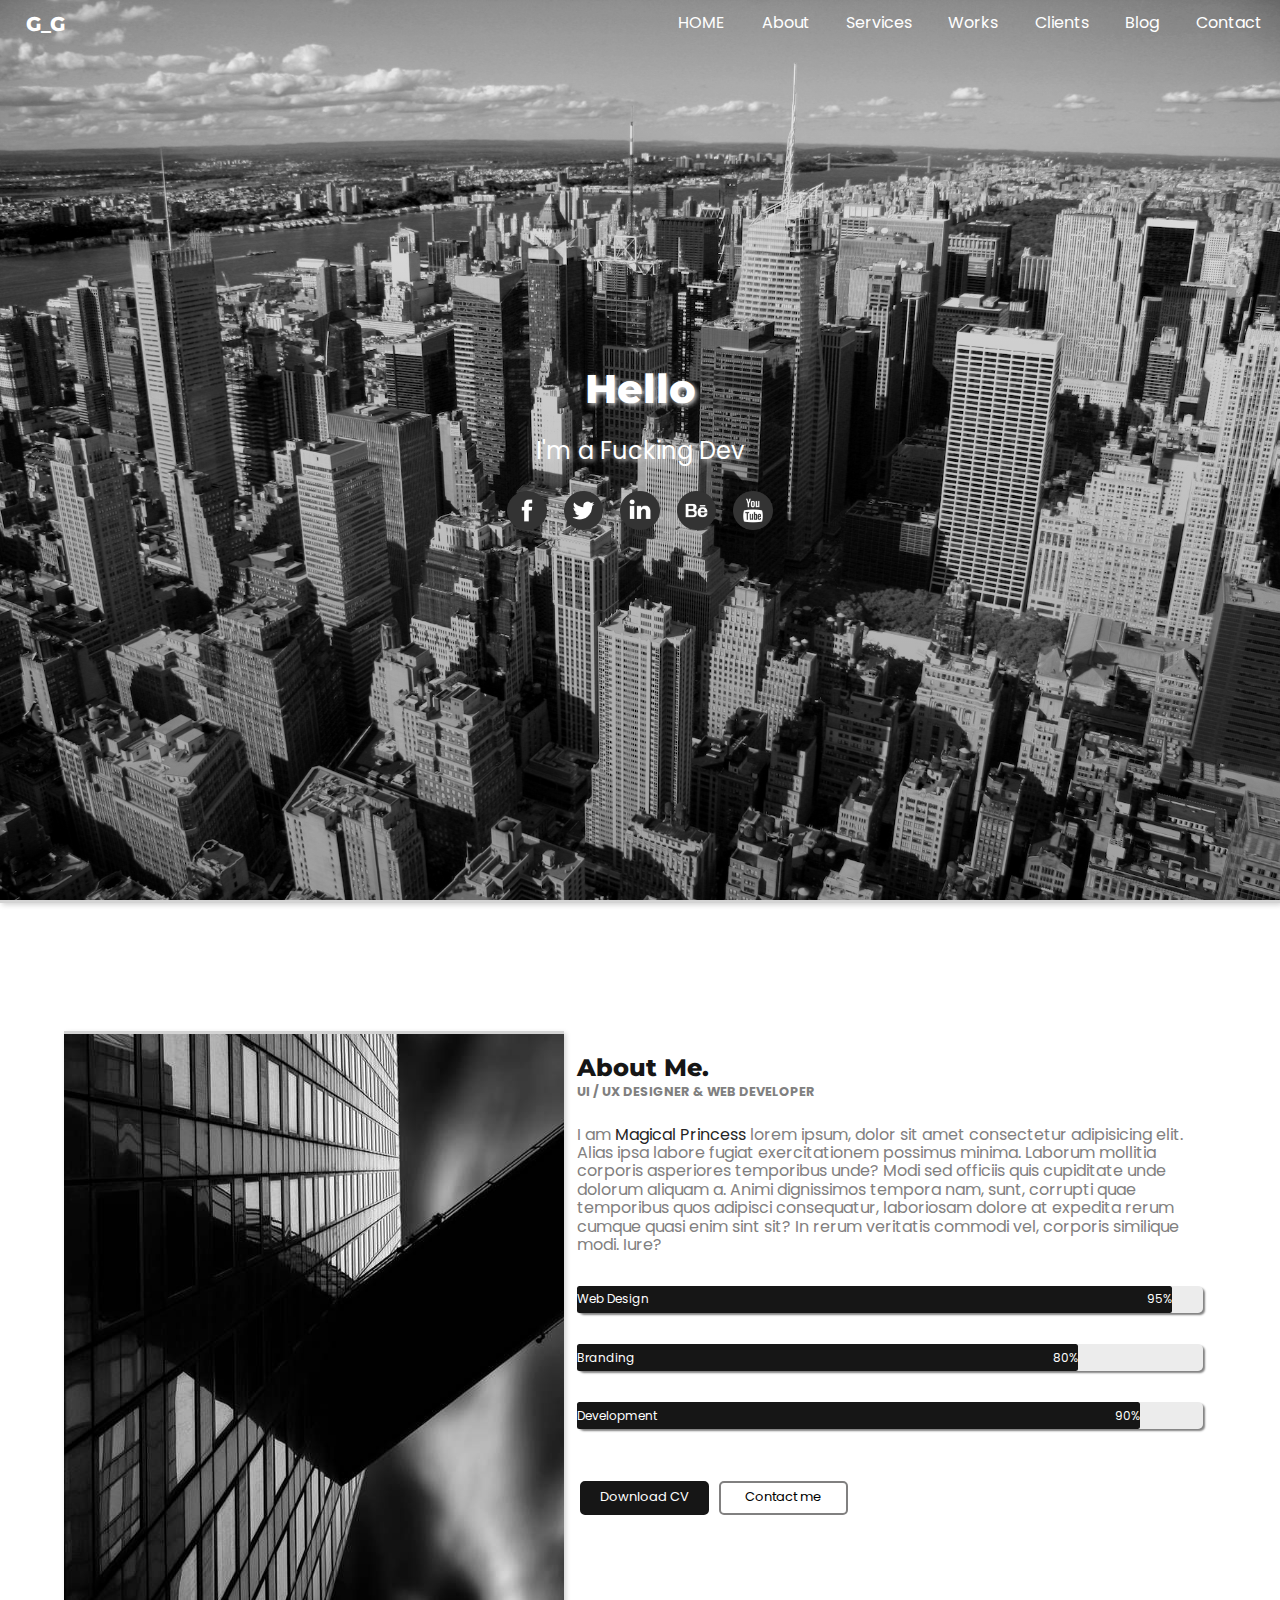
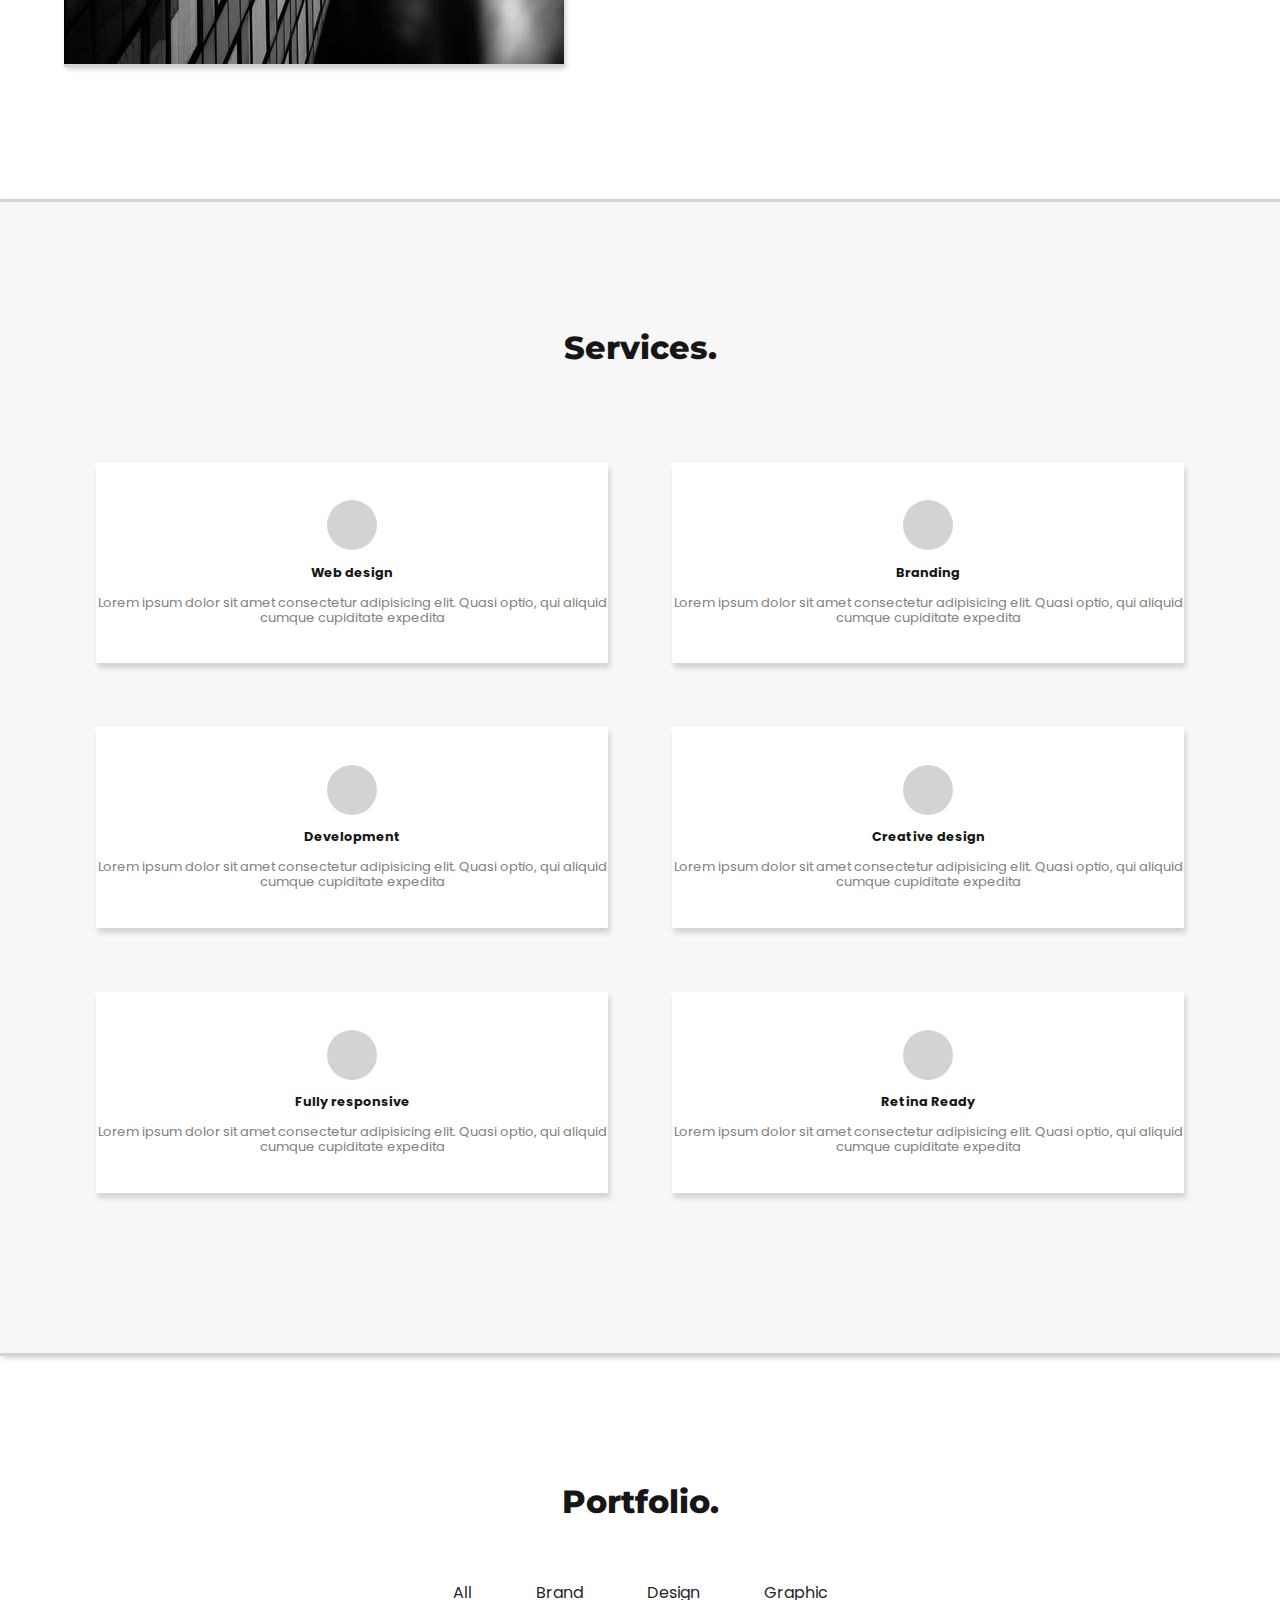
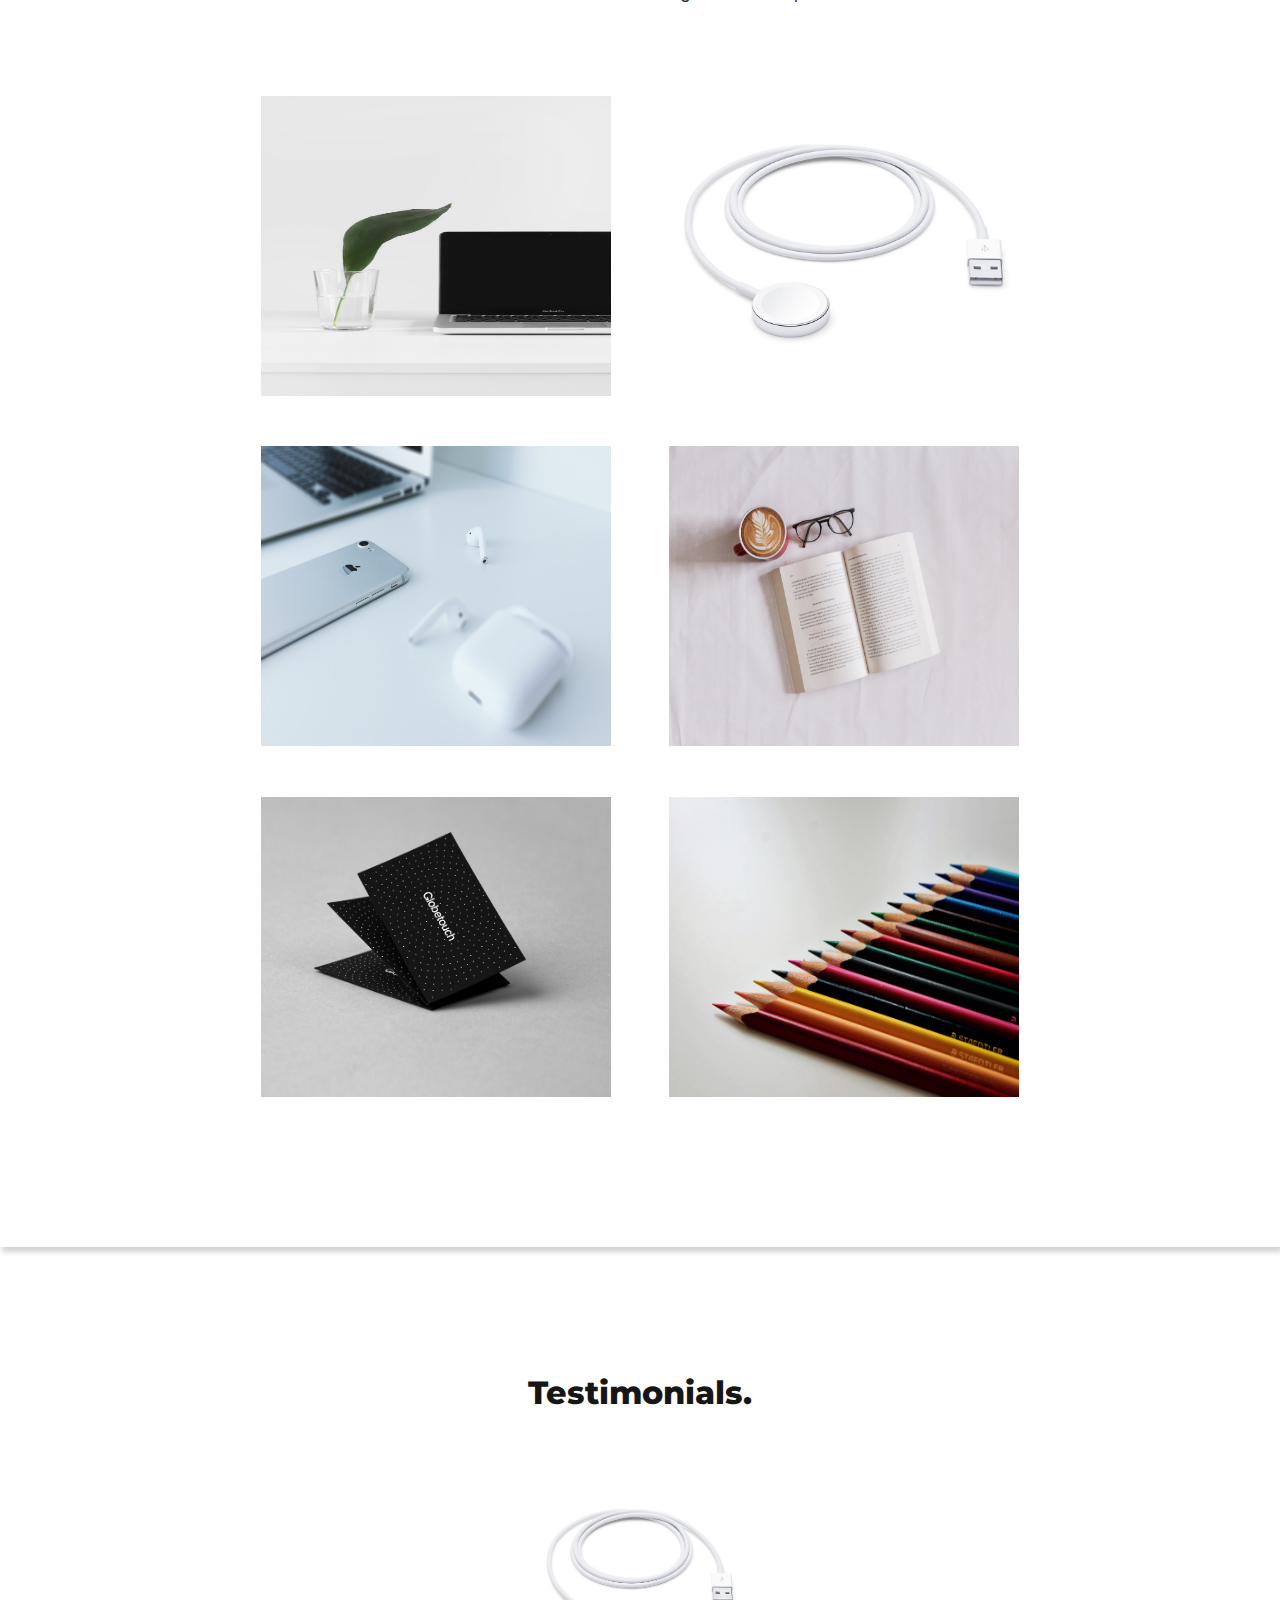
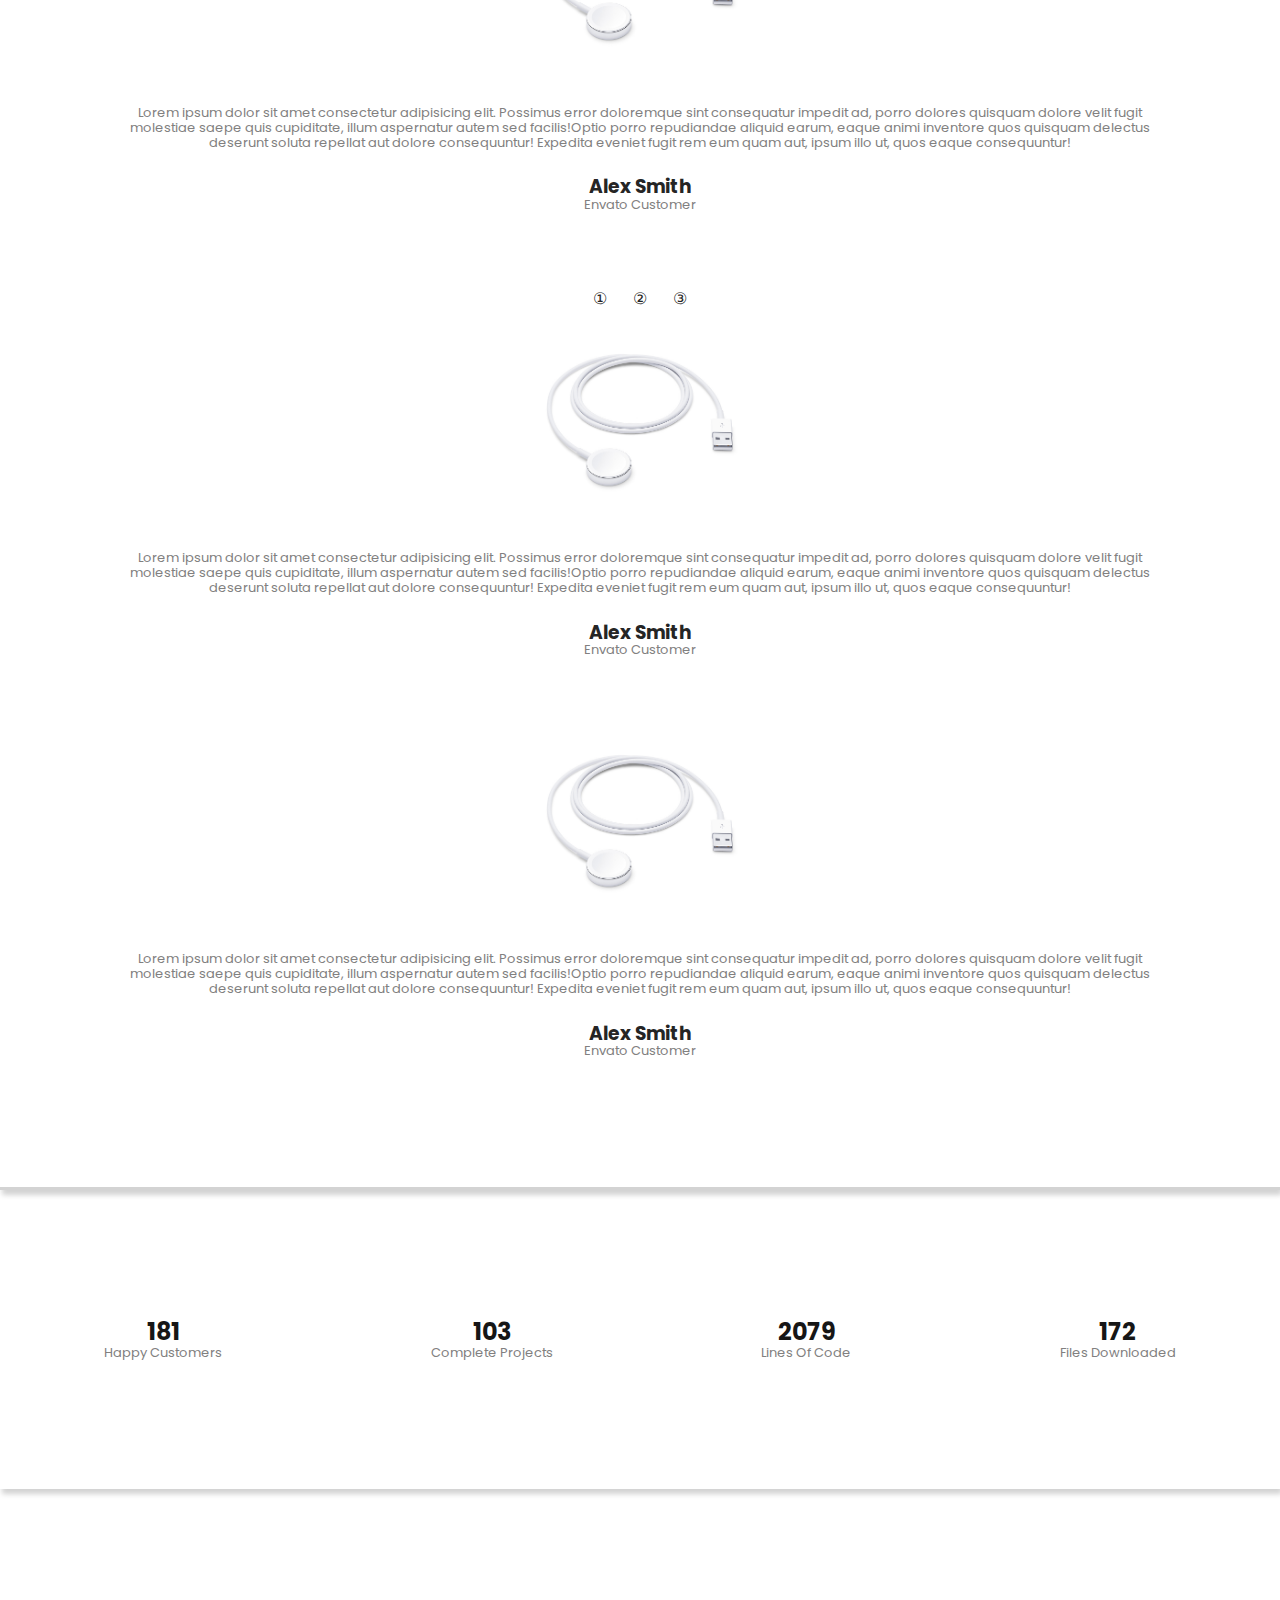
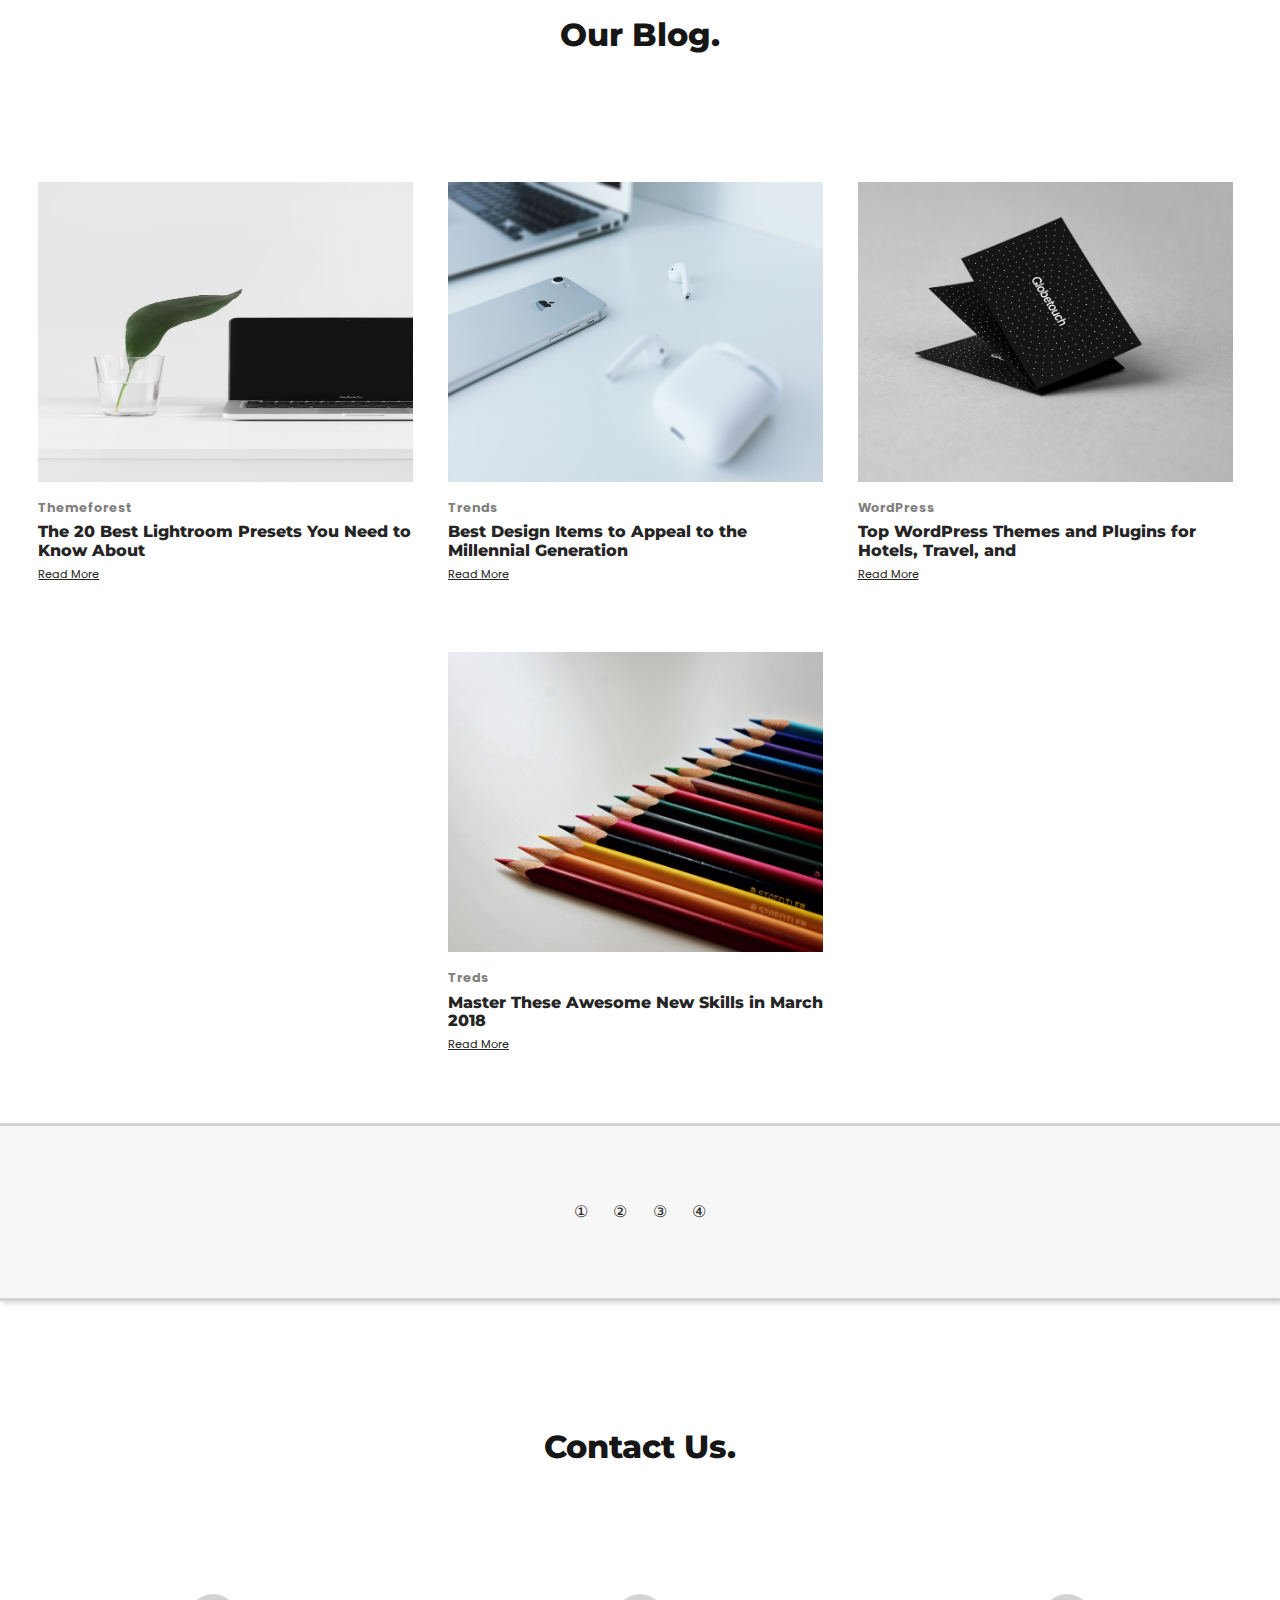
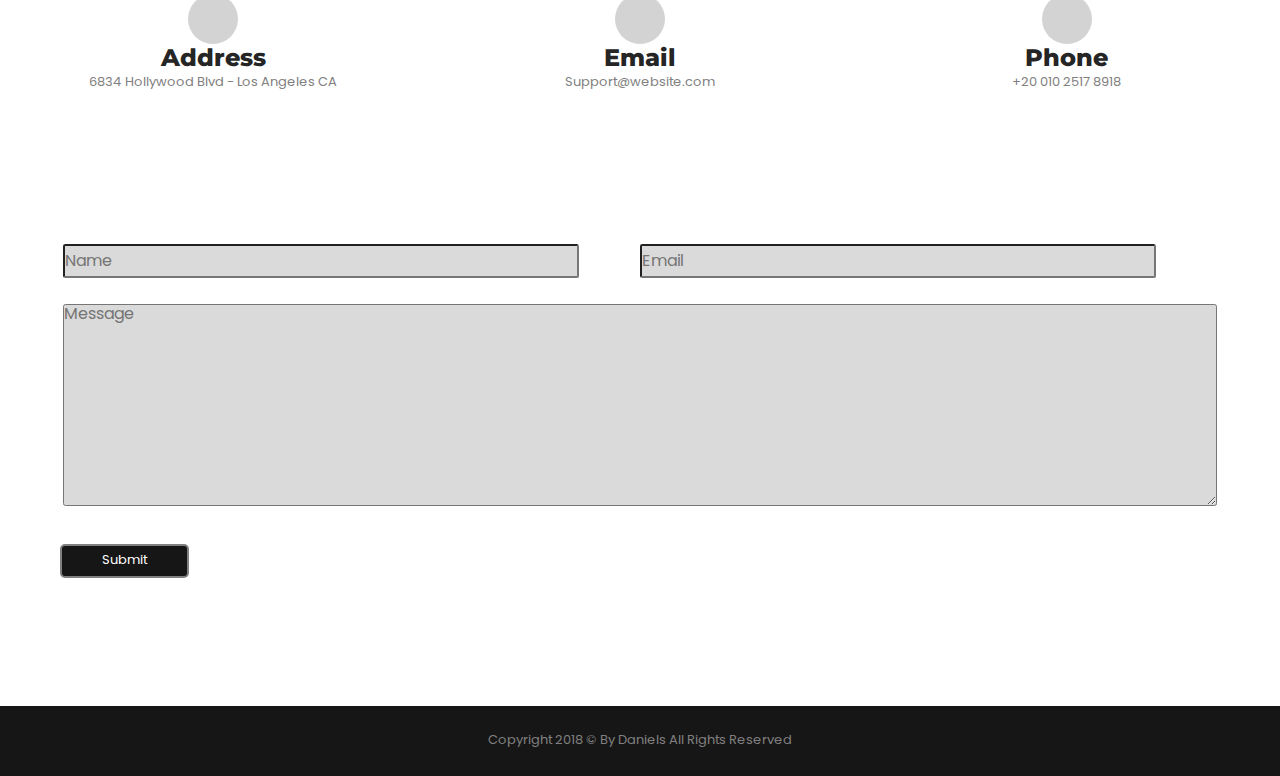
==== commit 175a54b4: "Modif des fichiers html css et js" ====
--- a/site_mobile/index.html
+++ b/site_mobile/index.html
@@ -3,15 +3,14 @@
 
 <head>
     <meta charset="UTF-8">
-    <link rel="stylesheet" href="https://use.fontawesome.com/releases/v5.7.2/css/all.css"
-        integrity="sha384-fnmOCqbTlWIlj8LyTjo7mOUStjsKC4pOpQbqyi7RrhN7udi9RwhKkMHpvLbHG9Sr" crossorigin="anonymous">
+    <link rel="stylesheet" href="https://use.fontawesome.com/releases/v5.7.2/css/all.css" integrity="sha384-fnmOCqbTlWIlj8LyTjo7mOUStjsKC4pOpQbqyi7RrhN7udi9RwhKkMHpvLbHG9Sr"
+        crossorigin="anonymous">
     <link rel="stylesheet" type="text/css" href="css/normalize.css">
     <link rel="stylesheet" type="text/css" href="css/css_javascript.css">
     <link rel="stylesheet" type="text/css" href="css/style.css">
 
     <link rel="stylesheet" type="text/css" href="css/media_query.css">
-    <link href="https://fonts.googleapis.com/css?family=Montserrat:500,600,700,800,900|Poppins:500,600,700,800,900"
-        rel="stylesheet">
+    <link href="https://fonts.googleapis.com/css?family=Montserrat:500,600,700,800,900|Poppins:500,600,700,800,900" rel="stylesheet">
     <script src="main.js"></script>
     <title>G_G_mobile</title>
 </head>
@@ -59,7 +58,8 @@
         <div id="div_section_about">
             <h2 id="titre_section_about">About Me.</h2>
             <h3 id="sous_titre_section_about">UI / UX DESIGNER &amp; WEB DEVELOPER</h3>
-            <p id="p_about">I am <span>Magical Princess</span> lorem ipsum, dolor sit amet consectetur adipisicing elit.
+            <p id="p_about">I am <span>Magical Princess</span> lorem ipsum, dolor sit amet consectetur adipisicing
+                elit.
                 Alias
                 ipsa
                 labore
@@ -102,7 +102,7 @@
                     </div>
                 </a>
                 <a href="mailto:j.dore@it-students.fr">
-                    <div id="bouton_contact">
+                    <div id="bouton_about_contact">
                         <p class="p_bouton p_bouton_color">Contact me</p>
                     </div>
                 </a>
@@ -238,8 +238,7 @@
                     </div>
 
                 </div>
-                <img class="img_portfolio" src="img/img_portfolio/img_portfolio_induction.jpg"
-                    alt="Chargeur induction Iphone">
+                <img class="img_portfolio" src="img/img_portfolio/img_portfolio_induction.jpg" alt="Chargeur induction Iphone">
             </div>
 
             <div class="container_img_portfolio">
@@ -290,8 +289,7 @@
                     </div>
 
                 </div>
-                <img class="img_portfolio" src="img/img_portfolio/img_portfolio_globetouch.jpg"
-                    alt="Photo du dépliant globetouch">
+                <img class="img_portfolio" src="img/img_portfolio/img_portfolio_globetouch.jpg" alt="Photo du dépliant globetouch">
             </div>
 
             <div class="container_img_portfolio">
@@ -397,36 +395,35 @@
     <!-- ============================== SECTION 7 / OUR BLOG ==============================-->
     <section id="section_ourblog">
         <h2 id="titre_ourblog">Our Blog.</h2>
-
-        <div class="div_ourblog">
-            <img class="img_ourblog" src="img/img_portfolio/img_portfolio_macbook.jpg" alt="MacBook">
-            <h3 class="sous_titre_div_ourblog">Themeforest</h3>
-            <h2 class="titre_div_ourblog">The 20 Best Lightroom Presets You Need to Know About</h2>
-            <a class="liens_div_ourblog" href="#">Read More</a>
-        </div>
-
-        <div class="div_ourblog">
-            <img class="img_ourblog" src="img/img_portfolio/img_portfolio_iphone.jpg" alt="Iphone et Airpod">
-            <h3 class="sous_titre_div_ourblog">Trends</h3>
-            <h2 class="titre_div_ourblog">Best Design Items to Appeal to the Millennial Generation</h2>
-            <a class="liens_div_ourblog" href="#">Read More</a>
-        </div>
-
-        <div class="div_ourblog">
-            <img class="img_ourblog" src="img/img_portfolio/img_portfolio_globetouch.jpg"
-                alt="Photo du dépliant globetouch">
-            <h3 class="sous_titre_div_ourblog">WordPress</h3>
-            <h2 class="titre_div_ourblog">Top WordPress Themes and Plugins for Hotels, Travel, and</h2>
-            <a class="liens_div_ourblog" href="#">Read More</a>
-        </div>
-
-        <div class="div_ourblog">
-            <img class="img_ourblog" src="img/img_portfolio/img_portfolio_crayons.jpg" alt="Crayons de couleurs">
-            <h3 class="sous_titre_div_ourblog">Treds</h3>
-            <h2 class="titre_div_ourblog">Master These Awesome New Skills in March 2018</h2>
-            <a class="liens_div_ourblog" href="#">Read More</a>
-        </div>
-
+        <div id="container_ourblog">
+            <div class="div_ourblog">
+                <img class="img_ourblog" src="img/img_portfolio/img_portfolio_macbook.jpg" alt="MacBook">
+                <h3 class="sous_titre_div_ourblog">Themeforest</h3>
+                <h2 class="titre_div_ourblog">The 20 Best Lightroom Presets You Need to Know About</h2>
+                <a class="liens_div_ourblog" href="#">Read More</a>
+            </div>
+
+            <div class="div_ourblog">
+                <img class="img_ourblog" src="img/img_portfolio/img_portfolio_iphone.jpg" alt="Iphone et Airpod">
+                <h3 class="sous_titre_div_ourblog">Trends</h3>
+                <h2 class="titre_div_ourblog">Best Design Items to Appeal to the Millennial Generation</h2>
+                <a class="liens_div_ourblog" href="#">Read More</a>
+            </div>
+
+            <div class="div_ourblog">
+                <img class="img_ourblog" src="img/img_portfolio/img_portfolio_globetouch.jpg" alt="Photo du dépliant globetouch">
+                <h3 class="sous_titre_div_ourblog">WordPress</h3>
+                <h2 class="titre_div_ourblog">Top WordPress Themes and Plugins for Hotels, Travel, and</h2>
+                <a class="liens_div_ourblog" href="#">Read More</a>
+            </div>
+
+            <div class="div_ourblog">
+                <img class="img_ourblog" src="img/img_portfolio/img_portfolio_crayons.jpg" alt="Crayons de couleurs">
+                <h3 class="sous_titre_div_ourblog">Treds</h3>
+                <h2 class="titre_div_ourblog">Master These Awesome New Skills in March 2018</h2>
+                <a class="liens_div_ourblog" href="#">Read More</a>
+            </div>
+        </div>
         <div id="puces_ourblog">
             <ul id="ul_puces_ourblog">
                 <li class="li_puces_ourblog"><a href="#">①</a></li>
@@ -435,12 +432,13 @@
                 <li class="li_puces_ourblog"><a href="#">④</a></li>
             </ul>
         </div>
+
     </section>
     <!-- ============================== SECTION 8 / CONTACT US ==============================-->
     <section id="section_contact">
         <h2 id="titre_contact">Contact Us.</h2>
 
-        <div id="contact_me">
+        <div id="container_contact">
             <div class="div_contact">
                 <div class="cercle_contact">
                     <i class="fas fa-location-arrow font_cercle_contact"></i>
@@ -467,13 +465,16 @@
         </div>
 
         <div id="formulaire_contact">
-            <form action="#">
-                <input type="text" id="name" placeholder="Name">
-                <input type="email" id="email" placeholder="Email">
-                <textarea name="message" id="message" cols="10" rows="10" placeholder="Message"></textarea>
-                <input type="submit" id="bouton_submit" value="Submit">
-            </form>
-        </div>
+            <input type="text" id="name" placeholder="Name">
+            <input type="email" id="email" placeholder="Email">
+            <textarea name="message" id="message" placeholder="Message"></textarea>
+        </div>
+
+        <a href="#">
+            <div id="bouton_contact">
+                <p class="p_bouton_contact">Submit</p>
+            </div>
+        </a>
     </section>
 
 
@@ -482,4 +483,5 @@
         <p>Copyright 2018 &copy; By Daniels All Rights Reserved</p>
     </footer>
 </body>
+
 </html>--- a/site_mobile/css/style.css
+++ b/site_mobile/css/style.css
@@ -7,7 +7,8 @@
     font-family: 'Poppins', sans-serif;
 }
 
-h1, h2 {
+h1,
+h2 {
     font-family: 'Montserrat', sans-serif;
     font-weight: 800;
 }
@@ -53,7 +54,7 @@
 }
 
 /* ------------MENU BURGER */
-#menu_burger{
+#menu_burger {
     position: relative;
     left: 82%;
     /*bottom: 37.5%;
@@ -61,7 +62,7 @@
     width: 100%; */
 }
 
-#nav_burger{
+#nav_burger {
     width: 100%;
     height: 100%;
     margin-right: 10%;
@@ -89,7 +90,7 @@
 
 .liens_header {
     color: rgb(22, 22, 22);
-    
+
 }
 
 /* &&&&&&&&&&&&&&&&&&&&&&&&&&&&&&&&&&&&&&&&&&&&  SECTION 1 / HOME */
@@ -147,7 +148,9 @@
     padding-right: 1%;
 }
 
-#h2_section_entete, #p_section_entete, #div_liens_reseaux {
+#h2_section_entete,
+#p_section_entete,
+#div_liens_reseaux {
     margin-top: 1%;
     margin-bottom: 1%;
 }
@@ -180,7 +183,9 @@
 
 /* H2 H3 p / DE LA SECTION ABOUT ME */
 
-#titre_section_about, #sous_titre_section_about, #p_about {
+#titre_section_about,
+#sous_titre_section_about,
+#p_about {
     padding-left: 2%;
 }
 
@@ -234,7 +239,7 @@
 
 /* ---------------------ANIMATION DES BARRES DE COMPéTENCES */
 
-#barre_fond_web{
+#barre_fond_web {
     /* animation-duration: 10s;
     animation-iteration-count: infinite;
     animation-name: barre_fond_web; */
@@ -242,12 +247,12 @@
     animation: barre_fond_web 10s normal;
 }
 
-@keyframes barre_fond_web{
+@keyframes barre_fond_web {
     0% {
         width: 30%;
     }
 
-    100%{
+    100% {
         width: 95%;
     }
 }
@@ -264,12 +269,12 @@
     animation: barre_fond_branding 10s normal;
 }
 
-@keyframes barre_fond_branding{
+@keyframes barre_fond_branding {
     0% {
         width: 30%;
     }
 
-    100%{
+    100% {
         width: 80%;
     }
 }
@@ -286,12 +291,12 @@
     animation: barre_fond_dev 10s normal;
 }
 
-@keyframes barre_fond_dev{
+@keyframes barre_fond_dev {
     0% {
         width: 30%;
     }
 
-    100%{
+    100% {
         width: 90%;
     }
 }
@@ -330,15 +335,25 @@
     margin-right: 2%;
 }
 
-#bouton_contact {
+#bouton_cv:hover{
+    background-color: white;
+}
+
+
+
+#bouton_about_contact {
     width: 125px;
     height: 30px;
     border: 2px solid rgb(129, 128, 128);
     border-radius: 5px;
-    margin-left: 2%;
+    margin-left: 10%;
     margin-right: 2%;
 }
 
+#bouton_about_contact:hover{
+    background-color: rgb(22, 22, 22);
+}
+
 /* ---------------------P BOUTON */
 
 .p_bouton {
@@ -348,10 +363,18 @@
     align-items: center;
     height: 100%;
     color: white;
+}
+
+#bouton_cv > p:hover{
+    color: rgb(22, 22, 22);
 }
 
 .p_bouton_color {
     color: black;
+}
+
+.p_bouton_color:hover{
+    color: white;
 }
 
 /* &&&&&&&&&&&&&&&&&&&&&&&&&&&&&&&&&&&  SECTION 3 / SERVICES */
@@ -427,7 +450,8 @@
     text-align: center;
 }
 
-.sous_titre_services, .p_services {
+.sous_titre_services,
+.p_services {
     padding-top: 3%;
 }
 
@@ -678,7 +702,9 @@
     font-size: 0.7em;
 }
 
-.sous_titre_div_ourblog, .titre_div_ourblog, .liens_div_ourblog {
+.sous_titre_div_ourblog,
+.titre_div_ourblog,
+.liens_div_ourblog {
     padding-left: 2%;
     padding-bottom: 2%;
 }
@@ -719,7 +745,7 @@
 
 /* ----------------DIV PARENT CONTACT ME */
 
-#contact_me {
+#container_contact {
     width: 100%;
     padding-bottom: 10%;
     display: flex;
@@ -765,4 +791,77 @@
 
 .font_cercle_contact:hover {
     color: white;
+}
+
+/* ------------------------FORMULAIRE CONTACT */
+#section_contact {
+    padding-bottom: 20%;
+}
+
+#formulaire_contact {
+    width: 100%;
+    height: 100%;
+    display: flex;
+    flex-direction: column;
+    flex-wrap: wrap;
+    align-items: center;
+}
+
+input {
+    border-radius: 2.5px;
+    width: 90%;
+    margin-top: 2%;
+    margin-bottom: 2%;
+    background-color: rgba(0, 0, 0, 0.144);
+}
+
+textarea {
+    border-radius: 2.5px;
+    width: 90%;
+    height: 100px;
+    margin-top: 2%;
+    margin-bottom: 2%;
+    background-color: rgba(0, 0, 0, 0.144);
+}
+
+/* -----------------------------BOUTON CONTACT */
+
+#bouton_contact {
+    display: flex;
+    flex-direction: row;
+    justify-content: flex-start;
+    margin-left: 4%;
+    margin-top: 3%;
+    margin-right: 2%;
+    width: 125px;
+    height: 30px;
+    border: 2px solid rgb(129, 128, 128);
+    border-radius: 5px;
+    background-color: rgb(22, 22, 22);
+}
+
+.p_bouton_contact {
+    display: flex;
+    flex-direction: row;
+    align-items: center;
+    justify-content: center;
+    width: 100%;
+    color: white;
+
+}
+
+/* =====================FOOTER===================== */
+footer{
+    width: 100%;
+    height: 70px;
+    background-color: rgb(22, 22, 22);
+}
+
+footer > p {
+    width: 100%;
+    height: 100%;
+    display: flex;
+    flex-direction: row;
+    justify-content: center;
+    align-items: center;
 }--- a/site_mobile/css/media_query.css
+++ b/site_mobile/css/media_query.css
@@ -58,8 +58,8 @@
         flex-direction: row;
         margin-left: 5%;
         margin-right: 5%;
-        margin-top: 5%;
-        margin-bottom: 5%;
+        padding-top: 10%;
+        margin-bottom: 10%;
         padding-bottom: 0%;
     }
     #div_section_about {
@@ -90,9 +90,11 @@
     #div_bouton_about {
         padding-top: 10%;
     }
+
+    
     /* ==================SECTION SERVICE============== */
     #section_services {
-        padding-bottom: 5%;
+        padding-bottom: 10%;
     }
     #container_services {
         width: 100%;
@@ -102,7 +104,7 @@
         flex-wrap: wrap;
     }
     #titre_services {
-        padding-top: 5%;
+        padding-top: 10%;
         padding-bottom: 5%;
     }
     /* DIV SERVICES */
@@ -113,11 +115,11 @@
     }
     /* =================SECTION PORTFOLIO================ */
     #section_portfolio {
-        padding-bottom: 5%;
+        padding-bottom: 10%;
         margin-bottom: 0%;
     }
     #titre_portfolio {
-        padding-top: 5%;
+        padding-top: 10%;
         padding-bottom: 5%;
     }
     #list_portfolio {
@@ -139,10 +141,10 @@
     }
     /* ================SECTION TESTIMONIALS============= */
     #section_testimonials {
-        padding-bottom: 0%;
+        padding-bottom: 5%;
     }
     #titre_testimonials {
-        padding-top: 5%;
+        padding-top: 10%;
         padding-bottom: 5%;
     }
     .div_testimonials {
@@ -162,4 +164,84 @@
         padding-top: 5%;
         padding-bottom: 5%;
     }
+
+    /* ===============SECTION OUR BLOG============= */
+
+    #titre_ourblog{
+        padding-top: 10%;
+        padding-bottom: 10%;
+    }
+    
+    #container_ourblog{
+        width: 100%;
+        height: 100%;
+        display: flex;
+        flex-direction: row;
+        flex-wrap: wrap;
+        justify-content: center;
+        align-items: center;
+    }
+
+    .div_ourblog{
+        display: flex;
+        flex-direction: column;
+        width: 30%;
+        height: 50%;
+        margin-left: 1%;
+        margin-right: 1%;
+    }
+
+    .sous_titre_div_ourblog,.titre_div_ourblog,.liens_div_ourblog{
+        padding-left: 0;
+    }
+
+    #ul_puces_ourblog{
+        padding-top: 5%;
+        padding-bottom: 5%;
+    }
+
+    /* ===============SECTION CONTACT================ */
+    #section_contact{
+        padding-bottom: 10%;
+    }
+    
+    #titre_contact{
+        padding-top: 10%;
+        padding-bottom: 10%;
+    }
+
+    #container_contact{
+        width: 100%;
+        padding-bottom: 0;
+        display: flex;
+        flex-direction: row;
+        justify-content: space-between;
+        align-items: center;
+    }
+
+    .div_contact{
+        width: 100%;
+    }
+
+    #formulaire_contact{
+        display: flex;
+        flex-direction: row;
+        justify-content: center;
+    }
+
+    input{
+        width: 40%;
+        height: 30px;
+        margin-right: 4.8%;
+    }
+
+    textarea{
+        margin: 0;
+        height: 200px;
+    }
+
+    #bouton_contact{
+        margin-left: 4.7%;
+    }
+
 }